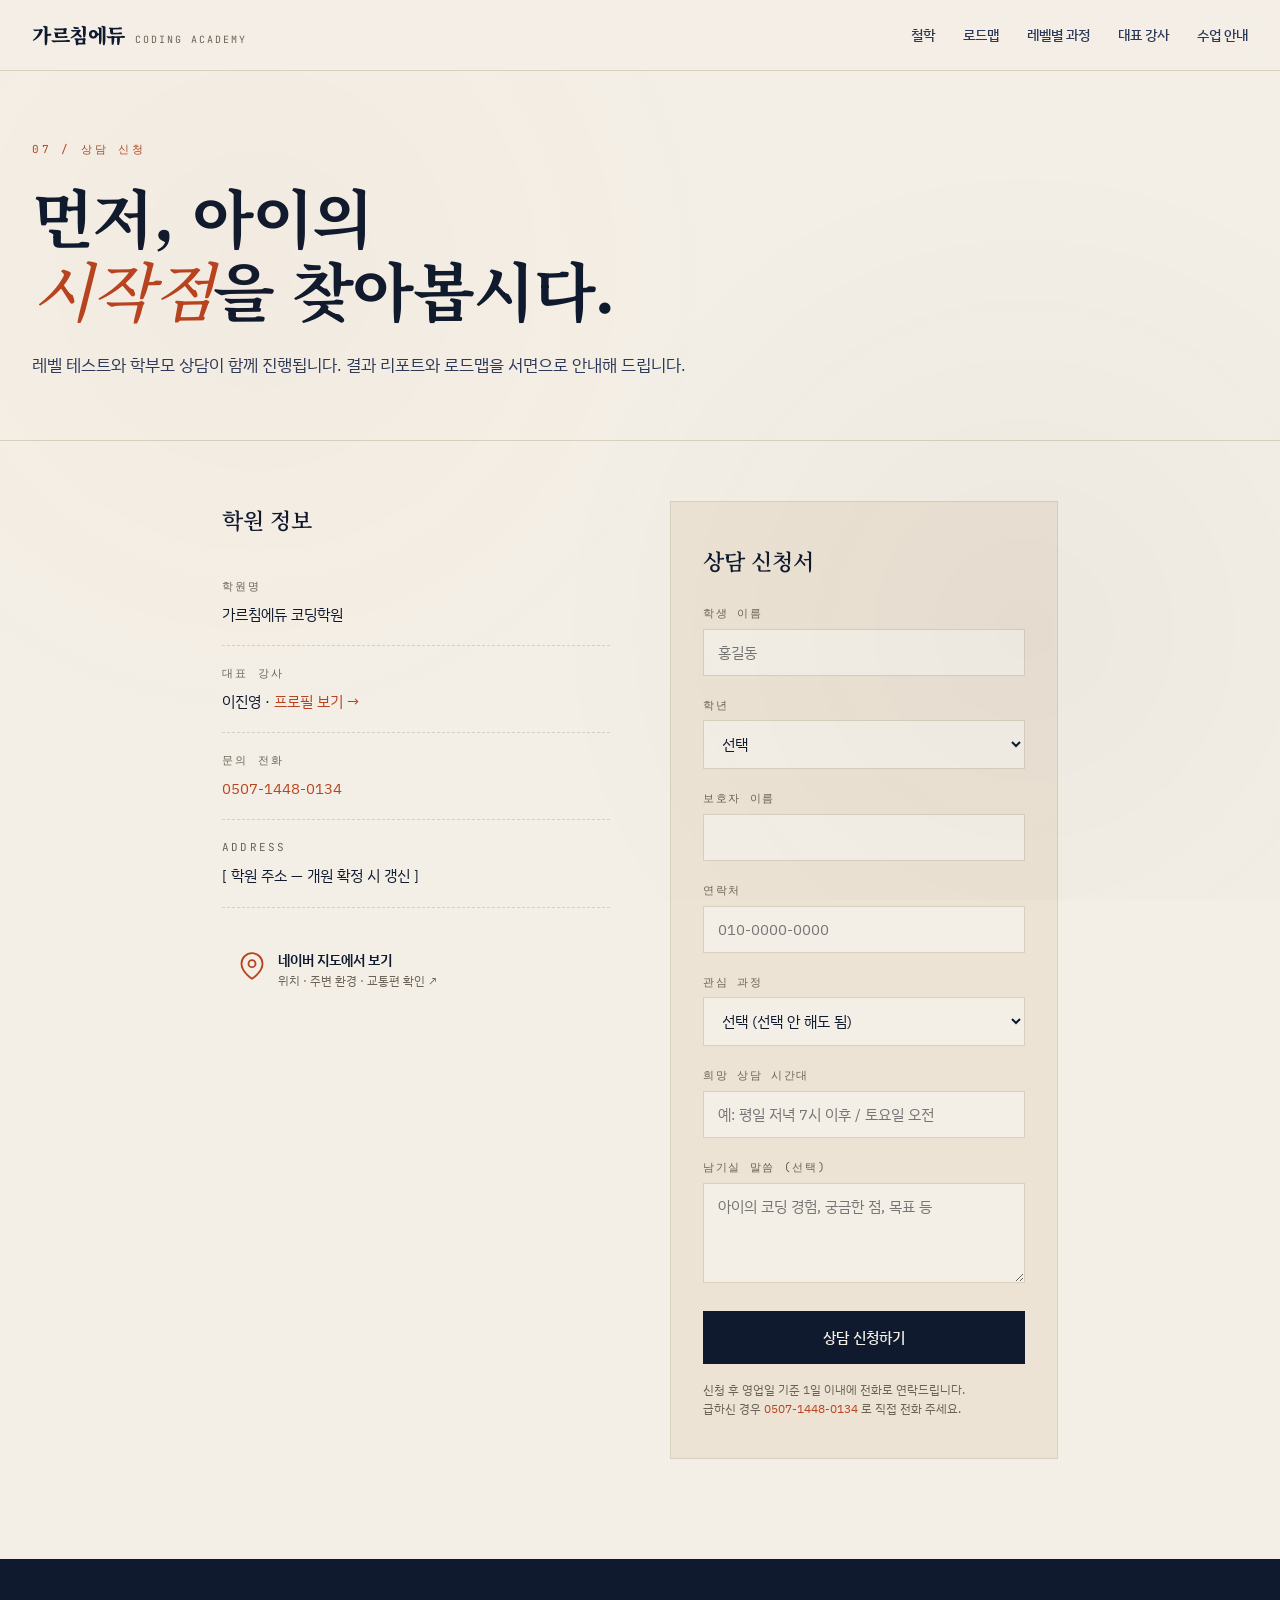
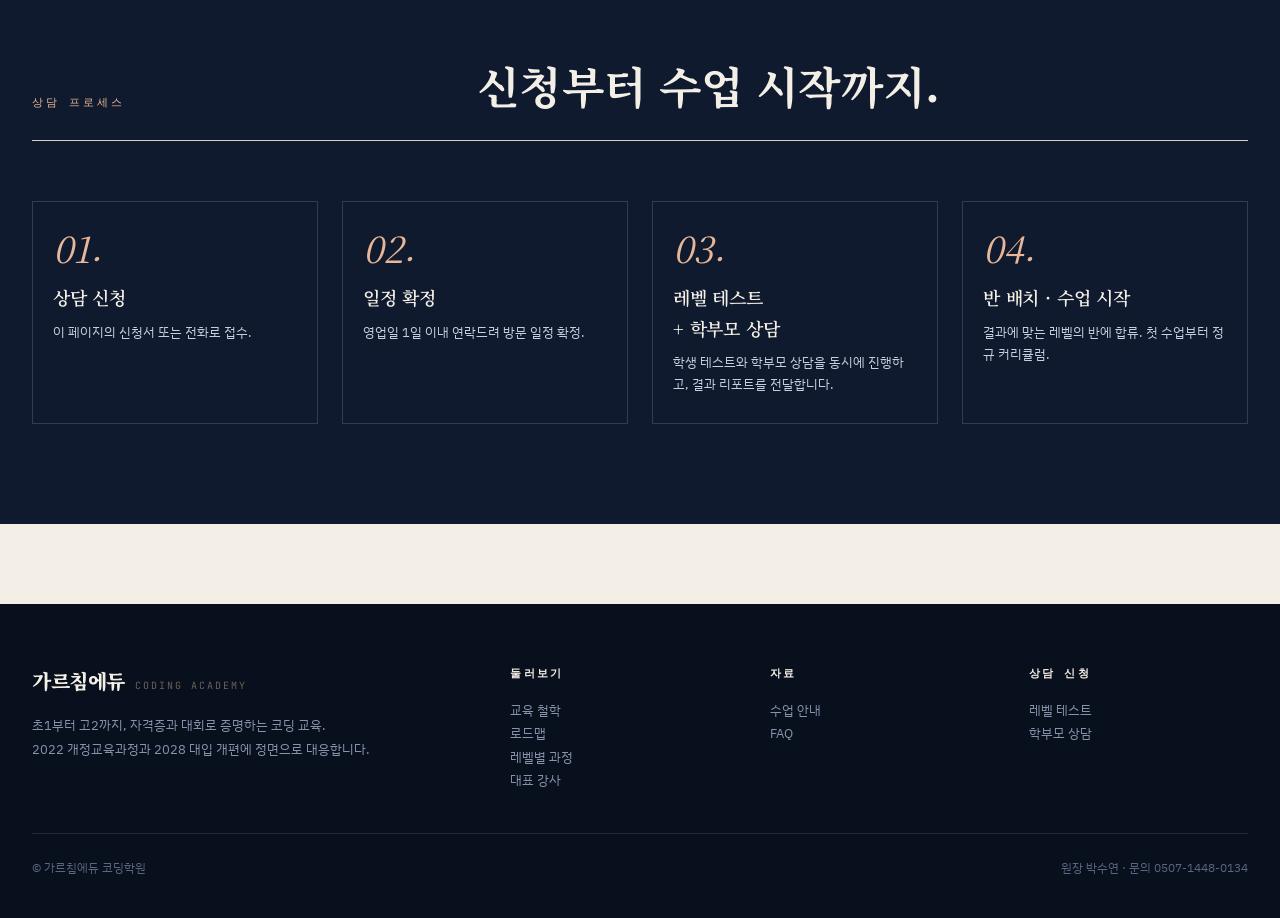
==== contact.html @ 96fe8c9b "first commit" ====
<!DOCTYPE html>
<html lang="ko">
<head>
<meta charset="UTF-8">
<meta name="viewport" content="width=device-width, initial-scale=1.0">
<title>상담 신청 — 가르침에듀 코딩학원</title>
<meta name="description" content="레벨 테스트와 학부모 상담 신청.">
<link rel="preconnect" href="https://fonts.googleapis.com">
<link rel="preconnect" href="https://fonts.gstatic.com" crossorigin>
<link href="https://fonts.googleapis.com/css2?family=Noto+Serif+KR:wght@400;500;600;700;900&family=IBM+Plex+Sans+KR:wght@300;400;500;600;700&family=JetBrains+Mono:wght@400;500;700&display=swap" rel="stylesheet">
<link rel="stylesheet" href="assets/style.css">
</head>
<body>

<div data-header></div>

<main>

<section class="page-header">
  <div class="page-eyebrow rise rise-1">07 / 상담 신청</div>
  <h1 class="page-title rise rise-2">
    먼저, 아이의<br>
    <em>시작점</em>을 찾아봅시다.
  </h1>
  <p class="page-lead rise rise-3">
    레벨 테스트와 학부모 상담이 함께 진행됩니다.
    결과 리포트와 로드맵을 서면으로 안내해 드립니다. 
  </p>
</section>

<div class="contact-wrap">
  <div class="contact-grid">
    <div class="info-box">
      <h3>학원 정보</h3>
      <div class="info-item"><div class="info-k">학원명</div><div class="info-v">가르침에듀 코딩학원</div></div>
      <div class="info-item"><div class="info-k">대표 강사</div><div class="info-v">이진영 · <a href="instructor.html">프로필 보기 →</a></div></div>
      <div class="info-item"><div class="info-k">문의 전화</div><div class="info-v"><a href="tel:050714480134">0507-1448-0134</a></div></div>
      <div class="info-item"><div class="info-k">Address</div><div class="info-v">[ 학원 주소 — 개원 확정 시 갱신 ]</div></div>

      <!-- 학원 위치 지도 카드 -->
      <a href="https://naver.me/xXnPwKSy" target="_blank" rel="noopener" class="map-card-mini" style="display: block; margin-top: 24px; padding: 16px; background: var(--bg-alt); border-radius: 8px; text-decoration: none; color: inherit; border: 1px solid var(--border);">
        <div style="display: flex; align-items: center; gap: 12px;">
          <div style="color: var(--accent);">
            <svg width="28" height="28" viewBox="0 0 24 24" fill="none" stroke="currentColor" stroke-width="1.6" stroke-linecap="round" stroke-linejoin="round">
              <path d="M21 10c0 7-9 13-9 13s-9-6-9-13a9 9 0 0 1 18 0z"/>
              <circle cx="12" cy="10" r="3"/>
            </svg>
          </div>
          <div>
            <div style="font-weight: 600; font-size: 14px;">네이버 지도에서 보기</div>
            <div style="font-size: 12px; color: var(--muted);">위치 · 주변 환경 · 교통편 확인 ↗</div>
          </div>
        </div>
      </a>
    </div>

    <div class="form-box">
      <h3>상담 신청서</h3>
      <form onsubmit="handleSubmit(event)">
        <div class="form-field"><label>학생 이름</label><input type="text" name="student" required placeholder="홍길동"></div>
        <div class="form-field">
          <label>학년</label>
          <select name="grade" required>
            <option value="">선택</option>
            <option>초등 1학년</option><option>초등 2학년</option><option>초등 3학년</option>
            <option>초등 4학년</option><option>초등 5학년</option><option>초등 6학년</option>
            <option>중학 1학년</option><option>중학 2학년</option><option>중학 3학년</option>
            <option>고등 1학년</option><option>고등 2학년</option>
          </select>
        </div>
        <div class="form-field"><label>보호자 이름</label><input type="text" name="parent" required></div>
        <div class="form-field"><label>연락처</label><input type="tel" name="phone" required placeholder="010-0000-0000"></div>
        <div class="form-field">
          <label>관심 과정</label>
          <select name="interest">
            <option value="">선택 (선택 안 해도 됨)</option>
            <option>L1 CT 입문 (초1~초3)</option>
            <option>L2 창작 (초3~초5)</option>
            <option>L3 전환 (초5~중1)</option>
            <option>L4 교과·응용 (중1~중3)</option>
            <option>L5 입시 심화 (중3~고2)</option>
            <option>어느 레벨인지 모르겠음</option>
          </select>
        </div>
        <div class="form-field"><label>희망 상담 시간대</label><input type="text" name="time" placeholder="예: 평일 저녁 7시 이후 / 토요일 오전"></div>
        <div class="form-field"><label>남기실 말씀 (선택)</label><textarea name="note" placeholder="아이의 코딩 경험, 궁금한 점, 목표 등"></textarea></div>
        <button type="submit" class="submit-btn">상담 신청하기</button>
      </form>
      <p style="font-size: 12px; color: var(--muted); margin-top: 16px; line-height: 1.6;">
        신청 후 영업일 기준 1일 이내에 전화로 연락드립니다.<br>
        급하신 경우 <a href="tel:050714480134" style="color: var(--accent);">0507-1448-0134</a> 로 직접 전화 주세요.
      </p>
    </div>
  </div>
</div>

<!--
  학원 위치 섹션 (임시 숨김 - 상단 info-box로 이동)
  필요 시 주석 해제하여 다시 사용 가능
-->
<!--
<section class="map-wrap">
  <div class="section-inner">
    <div class="section-head">
      <div><div class="section-num">오시는 길</div></div>
      <div>
        <h2 class="section-title">학원 위치.</h2>
        <p class="section-desc" style="margin-top: 24px;">
          아래 지도 카드를 누르시면 네이버 지도가 새 창으로 열립니다.
          모바일에서는 네이버 지도 앱으로 바로 연결됩니다.
        </p>
      </div>
    </div>

    <a href="https://naver.me/xXnPwKSy" target="_blank" rel="noopener" class="map-card">
      <div class="map-card-left">
        <div class="map-pin">
          <svg width="44" height="44" viewBox="0 0 24 24" fill="none" stroke="currentColor" stroke-width="1.6" stroke-linecap="round" stroke-linejoin="round">
            <path d="M21 10c0 7-9 13-9 13s-9-6-9-13a9 9 0 0 1 18 0z"/>
            <circle cx="12" cy="10" r="3"/>
          </svg>
        </div>
        <div class="map-grid-bg"></div>
      </div>
      <div class="map-card-right">
        <div class="map-card-kicker">네이버 플레이스</div>
        <div class="map-card-title">가르침에듀 코딩학원</div>
        <p class="map-card-desc">
          네이버 지도에서 위치, 주변 환경, 교통편까지 확인하실 수 있습니다.
          모바일에서는 네이버 지도 앱으로 바로 연결됩니다.
        </p>
        <div class="map-card-cta">
          네이버 지도에서 보기 <span class="arrow">↗</span>
        </div>
      </div>
    </a>
  </div>
</section>
-->

<section class="process">
  <div class="section-inner">
    <div class="section-head">
      <div><div class="section-num" style="color: var(--accent-soft);">상담 프로세스</div></div>
      <div><h2 class="section-title" style="color: var(--paper);">신청부터 수업 시작까지.</h2></div>
    </div>

    <div class="process-grid">
      <div class="process-step"><div class="process-num">01.</div><h4>상담 신청</h4><p>이 페이지의 신청서 또는 전화로 접수.</p></div>
      <div class="process-step"><div class="process-num">02.</div><h4>일정 확정</h4><p>영업일 1일 이내 연락드려 방문 일정 확정.</p></div>
      <div class="process-step"><div class="process-num">03.</div><h4>레벨 테스트<br>+ 학부모 상담</h4><p>학생 테스트와 학부모 상담을 동시에 진행하고, 결과 리포트를 전달합니다.</p></div>
      <div class="process-step"><div class="process-num">04.</div><h4>반 배치 · 수업 시작</h4><p>결과에 맞는 레벨의 반에 합류. 첫 수업부터 정규 커리큘럼.</p></div>
    </div>
  </div>
</section>

<script>
function handleSubmit(e) {
  e.preventDefault();
  /*
    ==============================================================================
    실제 작동시키려면 이 함수를 아래 둘 중 하나로 교체하세요:

    1) Formspree 연동:
       <form> 태그를 다음으로 교체:
         <form action="https://formspree.io/f/YOUR_FORM_ID" method="POST">
       그리고 이 handleSubmit 함수는 통째로 삭제.
       (자세한 방법은 README.md 참고)

    2) 외부 링크로 이동 (구글 폼 등):
       window.location.href = 'https://docs.google.com/forms/...';
    ==============================================================================
  */
  alert('상담 신청이 접수되었습니다.\n\n아직 폼 연동이 설정되지 않은 데모 상태입니다.\n실제 운영 시에는 문의 전화(0507-1448-0134)로 연락 주세요.');
}
</script>

</main>

<div data-footer></div>

<script src="assets/script.js"></script>
</body>
</html>
---- assets/style.css ----
/* ================================================================
   가르침에듀 코딩학원 — 통합 스타일시트
   ================================================================ */

:root {
  --ink: #0F1A2E;
  --ink-soft: #2B3958;
  --paper: #F4EFE6;
  --paper-deep: #ECE3D4;
  --paper-line: #D9CFBE;
  --accent: #B8441F;
  --accent-soft: #E8B799;
  --moss: #5B6B3A;
  --gold: #B38930;
  --muted: #6B6255;

  --serif: 'Noto Serif KR', 'Times New Roman', serif;
  --sans: 'IBM Plex Sans KR', 'Malgun Gothic', sans-serif;
  --mono: 'JetBrains Mono', 'Consolas', monospace;

  --maxw: 1280px;
}

* {
  box-sizing: border-box;
  margin: 0;
  padding: 0;
}

html {
  scroll-behavior: smooth;
}

body {
  font-family: var(--sans);
  background: var(--paper);
  color: var(--ink);
  line-height: 1.7;
  font-weight: 400;
  font-size: 16px;
  overflow-x: hidden;
  min-height: 100vh;
  display: flex;
  flex-direction: column;
}

main {
  flex: 1;
}

a {
  color: inherit;
  text-decoration: none;
}

button {
  font-family: inherit;
  cursor: pointer;
  border: none;
  background: none;
}

img {
  max-width: 100%;
  height: auto;
  display: block;
}

/* Reserve space for header injected by JS - prevents layout shift */
[data-header] {
  display: block;
  height: 69px;
}

[data-footer] {
  display: block;
  min-height: 200px;
}

body::before {
  content: '';
  position: fixed;
  inset: 0;
  background-image:
    radial-gradient(circle at 20% 30%, rgba(180, 70, 35, 0.025) 0%, transparent 40%),
    radial-gradient(circle at 80% 70%, rgba(15, 26, 46, 0.03) 0%, transparent 40%);
  pointer-events: none;
  z-index: 1;
}

/* ================ Topbar ================ */
.topbar {
  position: fixed;
  top: 0;
  left: 0;
  right: 0;
  z-index: 100;
  background: rgba(244, 239, 230, 0.94);
  backdrop-filter: blur(12px);
  border-bottom: 1px solid var(--paper-line);
}

.topbar-inner {
  max-width: var(--maxw);
  margin: 0 auto;
  padding: 18px 32px;
  display: flex;
  align-items: center;
  justify-content: space-between;
}

.brand {
  display: flex;
  align-items: baseline;
  gap: 10px;
}

.brand-mark {
  font-family: var(--serif);
  font-weight: 900;
  font-size: 20px;
  letter-spacing: -0.02em;
}

.brand-sub {
  font-family: var(--mono);
  font-size: 10px;
  letter-spacing: 0.2em;
  color: var(--muted);
  text-transform: uppercase;
}

.nav {
  display: flex;
  gap: 28px;
  align-items: center;
}

.nav a {
  font-size: 14px;
  font-weight: 500;
  color: var(--ink-soft);
  transition: color 0.2s;
  position: relative;
}

.nav a:hover {
  color: var(--accent);
}

.nav a.active {
  color: var(--accent);
}

.nav a.active::after {
  content: '';
  position: absolute;
  left: 0;
  right: 0;
  bottom: -6px;
  height: 2px;
  background: var(--accent);
}

.nav-cta {
  padding: 10px 20px;
  background: var(--ink);
  color: var(--paper) !important;
  font-weight: 500;
}

.nav-cta:hover {
  background: var(--accent);
}

.nav-cta.active::after {
  display: none;
}

.mobile-toggle {
  display: none;
  font-size: 22px;
}

@media (max-width: 900px) {
  .nav {
    display: none;
    position: absolute;
    top: 100%;
    left: 0;
    right: 0;
    flex-direction: column;
    background: var(--paper);
    border-bottom: 1px solid var(--paper-line);
    padding: 20px 32px;
    gap: 16px;
    align-items: flex-start;
  }

  .nav.open {
    display: flex;
  }

  .mobile-toggle {
    display: block;
  }
}

/* ================ Page Header ================ */
.page-header {
  padding: 140px 32px 60px;
  max-width: var(--maxw);
  margin: 0 auto;
  border-bottom: 1px solid var(--paper-line);
}

.page-eyebrow {
  font-family: var(--mono);
  font-size: 11px;
  letter-spacing: 0.25em;
  color: var(--accent);
  text-transform: uppercase;
  margin-bottom: 20px;
}

.page-title {
  font-family: var(--serif);
  font-size: clamp(36px, 5vw, 64px);
  line-height: 1.15;
  font-weight: 700;
  letter-spacing: -0.025em;
  margin-bottom: 24px;
}

.page-title em {
  font-style: italic;
  font-weight: 500;
  color: var(--accent);
}

.page-lead {
  font-size: 17px;
  max-width: 720px;
  color: var(--ink-soft);
  line-height: 1.8;
}

/* ================ Section Base ================ */
section {
  padding: 80px 32px;
  position: relative;
}

.section-inner {
  max-width: var(--maxw);
  margin: 0 auto;
}

.section-head {
  display: grid;
  grid-template-columns: 1fr 2fr;
  gap: 60px;
  align-items: end;
  margin-bottom: 60px;
  padding-bottom: 28px;
  border-bottom: 1px solid var(--paper-line);
}

.section-num {
  font-family: var(--mono);
  font-size: 11px;
  letter-spacing: 0.25em;
  color: var(--accent);
}

.section-title {
  font-family: var(--serif);
  font-size: clamp(28px, 3.5vw, 44px);
  line-height: 1.2;
  font-weight: 700;
  letter-spacing: -0.02em;
}

.section-desc {
  font-size: 16px;
  line-height: 1.8;
  color: var(--ink-soft);
  max-width: 780px;
}

@media (max-width: 820px) {
  .section-head {
    grid-template-columns: 1fr;
    gap: 16px;
    margin-bottom: 40px;
  }

  section {
    padding: 60px 24px;
  }

  .page-header {
    padding: 120px 24px 50px;
  }
}

/* ================ Buttons ================ */
.btn {
  display: inline-flex;
  align-items: center;
  gap: 10px;
  padding: 16px 28px;
  font-size: 15px;
  font-weight: 500;
  transition: all 0.25s;
}

.btn-primary {
  background: var(--ink);
  color: var(--paper);
}

.btn-primary:hover {
  background: var(--accent);
  transform: translate(-2px, -2px);
  box-shadow: 4px 4px 0 var(--ink);
}

.btn-ghost {
  color: var(--ink);
  border: 1px solid var(--ink);
}

.btn-ghost:hover {
  background: var(--ink);
  color: var(--paper);
}

.btn .arrow {
  font-family: var(--mono);
}

/* ================ Footer ================ */
.footer {
  background: #080F1D;
  color: #8893AB;
  padding: 60px 32px 40px;
  font-size: 13px;
  margin-top: 80px;
}

.footer-inner {
  max-width: var(--maxw);
  margin: 0 auto;
  display: grid;
  grid-template-columns: 2fr 1fr 1fr 1fr;
  gap: 40px;
}

.footer h4 {
  font-family: var(--mono);
  font-size: 11px;
  letter-spacing: 0.2em;
  color: var(--paper);
  text-transform: uppercase;
  margin-bottom: 16px;
}

.footer p,
.footer li {
  line-height: 1.8;
}

.footer ul {
  list-style: none;
}

.footer .brand-mark {
  color: var(--paper);
}

.footer a {
  color: #8893AB;
}

.footer a:hover {
  color: var(--paper);
}

.footer-bottom {
  max-width: var(--maxw);
  margin: 40px auto 0;
  padding-top: 24px;
  border-top: 1px solid rgba(255, 255, 255, 0.1);
  font-size: 12px;
  color: #5C6680;
  display: flex;
  justify-content: space-between;
  flex-wrap: wrap;
  gap: 12px;
}

@media (max-width: 820px) {
  .footer-inner {
    grid-template-columns: 1fr 1fr;
  }
}

/* ================ Utilities ================ */
.ornament {
  font-family: var(--serif);
  font-style: italic;
  color: var(--paper-line);
  font-size: 32px;
  text-align: center;
  margin: 24px 0;
  user-select: none;
}

.cert-chip,
.award-chip {
  display: inline-block;
  font-family: var(--mono);
  font-size: 11px;
  padding: 3px 8px;
  background: var(--paper-deep);
  margin: 2px 4px 2px 0;
  font-weight: 500;
}

.cert-chip {
  border: 1px solid var(--gold);
  color: var(--gold);
}

.award-chip {
  border: 1px solid var(--moss);
  color: var(--moss);
}

@keyframes riseIn {
  from {
    opacity: 0;
    transform: translateY(24px);
  }

  to {
    opacity: 1;
    transform: translateY(0);
  }
}

.rise {
  animation: riseIn 0.7s ease-out both;
}

.rise-1 {
  animation-delay: 0.1s;
}

.rise-2 {
  animation-delay: 0.25s;
}

.rise-3 {
  animation-delay: 0.4s;
}

.rise-4 {
  animation-delay: 0.55s;
}

.reveal {
  opacity: 0;
  transform: translateY(28px);
  transition: opacity 0.7s, transform 0.7s;
}

.reveal.in {
  opacity: 1;
  transform: translateY(0);
}

/* ================================================================
   Page: index (home) Hero + teaser
   ================================================================ */
.hero {
  padding: 160px 32px 100px;
  max-width: var(--maxw);
  margin: 0 auto;
}

.hero-tag {
  display: inline-block;
  font-family: var(--mono);
  font-size: 11px;
  letter-spacing: 0.25em;
  color: var(--accent);
  text-transform: uppercase;
  padding: 6px 12px;
  border: 1px solid var(--accent);
  margin-bottom: 32px;
}

.hero-title {
  font-family: var(--serif);
  font-size: clamp(40px, 6.5vw, 88px);
  line-height: 1.08;
  font-weight: 700;
  letter-spacing: -0.025em;
  margin-bottom: 36px;
}

.hero-title em {
  font-style: italic;
  font-weight: 500;
  color: var(--accent);
}

.hero-title .stroke {
  -webkit-text-stroke: 1.5px var(--ink);
  color: transparent;
}

.hero-sub {
  font-size: 18px;
  max-width: 700px;
  color: var(--ink-soft);
  margin-bottom: 48px;
  line-height: 1.8;
}

.hero-sub em {
  font-family: var(--serif);
  color: var(--accent);
  font-style: italic;
}

.hero-actions {
  display: flex;
  gap: 16px;
  flex-wrap: wrap;
}

.hero-meta {
  display: grid;
  grid-template-columns: repeat(4, 1fr);
  gap: 1px;
  margin-top: 96px;
  background: var(--paper-line);
  border-top: 1px solid var(--paper-line);
  border-bottom: 1px solid var(--paper-line);
}

.hero-meta div {
  background: var(--paper);
  padding: 24px 20px;
}

.hero-meta .k {
  font-family: var(--mono);
  font-size: 10px;
  letter-spacing: 0.2em;
  color: var(--muted);
  text-transform: uppercase;
  margin-bottom: 8px;
}

.hero-meta .v {
  font-family: var(--serif);
  font-size: 22px;
  font-weight: 600;
  letter-spacing: -0.01em;
}

@media (max-width: 820px) {
  .hero-meta {
    grid-template-columns: repeat(2, 1fr);
  }

  .hero {
    padding: 130px 24px 60px;
  }
}

.highlights-grid {
  display: grid;
  grid-template-columns: repeat(3, 1fr);
  gap: 40px;
  margin-top: 40px;
}

.hi-card {
  padding: 36px 28px;
  background: var(--paper-deep);
  border: 1px solid var(--paper-line);
  transition: transform 0.3s, box-shadow 0.3s;
}

.hi-card:hover {
  transform: translateY(-4px);
  box-shadow: 8px 8px 0 var(--ink);
}

.hi-num {
  font-family: var(--serif);
  font-style: italic;
  font-size: 48px;
  color: var(--accent);
  line-height: 1;
  margin-bottom: 20px;
}

.hi-card h3 {
  font-family: var(--serif);
  font-size: 20px;
  font-weight: 600;
  margin-bottom: 12px;
  letter-spacing: -0.01em;
}

.hi-card p {
  color: var(--ink-soft);
  font-size: 14px;
  line-height: 1.75;
  margin-bottom: 16px;
}

.hi-link {
  font-family: var(--mono);
  font-size: 11px;
  letter-spacing: 0.15em;
  color: var(--accent);
  text-transform: uppercase;
}

@media (max-width: 900px) {
  .highlights-grid {
    grid-template-columns: 1fr;
    gap: 24px;
  }
}

/* Instructor teaser on home */
.teaser-instructor {
  padding: 100px 32px;
  background: var(--paper-deep);
}

.teaser-instructor-inner {
  max-width: var(--maxw);
  margin: 0 auto;
  display: grid;
  grid-template-columns: 1fr 1.2fr;
  gap: 60px;
  align-items: center;
}

.teaser-photo {
  aspect-ratio: 4/5;
  max-width: 420px;
  margin: 0 auto;
  background: var(--paper) url('images/instructor-profile.jpg') center/cover no-repeat;
  border: 1px solid var(--paper-line);
  position: relative;
}

.teaser-photo::before {
  content: '';
  position: absolute;
  inset: 12px;
  border: 1px dashed rgba(184, 68, 31, 0.3);
  pointer-events: none;
}

.teaser-photo .badge {
  position: absolute;
  bottom: -16px;
  right: -16px;
  background: var(--accent);
  color: var(--paper);
  padding: 12px 18px;
  font-family: var(--mono);
  font-size: 10px;
  letter-spacing: 0.2em;
  text-transform: uppercase;
}

.teaser-photo .badge strong {
  display: block;
  font-family: var(--serif);
  font-size: 15px;
  font-weight: 600;
  margin-top: 3px;
  letter-spacing: 0;
  text-transform: none;
}

.teaser-instructor h2 {
  font-family: var(--serif);
  font-size: clamp(32px, 4.5vw, 52px);
  line-height: 1.15;
  font-weight: 700;
  letter-spacing: -0.025em;
  margin-bottom: 24px;
}

.teaser-instructor h2 em {
  font-style: italic;
  color: var(--accent);
}

.teaser-instructor p {
  color: var(--ink-soft);
  font-size: 16px;
  line-height: 1.85;
  margin-bottom: 28px;
  max-width: 560px;
}

.teaser-metrics {
  display: flex;
  gap: 16px;
  margin-bottom: 32px;
  flex-wrap: wrap;
}

.teaser-metric {
  padding: 10px 16px;
  background: var(--paper);
  border: 1px solid var(--paper-line);
  font-size: 13px;
}

.teaser-metric .k {
  font-family: var(--mono);
  font-size: 10px;
  color: var(--muted);
  letter-spacing: 0.15em;
  text-transform: uppercase;
  margin-bottom: 2px;
}

.teaser-metric .v {
  font-family: var(--serif);
  font-weight: 700;
  font-size: 18px;
}

.teaser-metric .v span {
  font-size: 13px;
  margin-left: 2px;
}

@media (max-width: 820px) {
  .teaser-instructor-inner {
    grid-template-columns: 1fr;
    gap: 32px;
  }
}

/* Roadmap preview (home) */
.teaser-roadmap {
  background: var(--ink);
  color: var(--paper);
  padding: 100px 32px;
}

.teaser-roadmap .section-title {
  color: var(--paper);
}

.teaser-roadmap .section-desc {
  color: #B8C0D0;
}

.teaser-roadmap .section-num {
  color: var(--accent-soft);
}

.teaser-roadmap .section-head {
  border-bottom-color: rgba(255, 255, 255, 0.15);
}

.roadmap-preview {
  display: grid;
  grid-template-columns: repeat(5, 1fr);
  gap: 1px;
  background: rgba(255, 255, 255, 0.15);
  border: 1px solid rgba(255, 255, 255, 0.15);
  margin-bottom: 40px;
}

.rp-cell {
  background: var(--ink);
  padding: 28px 20px;
  min-height: 180px;
  display: flex;
  flex-direction: column;
}

.rp-lv {
  font-family: var(--serif);
  font-size: 36px;
  font-weight: 900;
  color: var(--accent-soft);
  line-height: 1;
  margin-bottom: 12px;
}

.rp-name {
  font-family: var(--serif);
  font-size: 18px;
  font-weight: 600;
  margin-bottom: 6px;
}

.rp-grade {
  font-size: 12px;
  color: #8893AB;
  margin-bottom: 16px;
  font-family: var(--mono);
  letter-spacing: 0.1em;
}

.rp-cert {
  font-size: 12px;
  color: var(--paper);
  margin-top: auto;
  line-height: 1.5;
}

.rp-cert strong {
  color: var(--accent-soft);
}

@media (max-width: 900px) {
  .roadmap-preview {
    grid-template-columns: repeat(2, 1fr);
  }
}

/* CTA big */
.cta-big {
  background: var(--ink);
  color: var(--paper);
  text-align: center;
  padding: 140px 32px;
}

.cta-big .inner {
  max-width: 780px;
  margin: 0 auto;
}

.cta-big .eyebrow {
  font-family: var(--mono);
  font-size: 11px;
  letter-spacing: 0.3em;
  color: var(--accent-soft);
  text-transform: uppercase;
  margin-bottom: 24px;
}

.cta-big h2 {
  font-family: var(--serif);
  font-size: clamp(36px, 5vw, 64px);
  line-height: 1.15;
  font-weight: 700;
  letter-spacing: -0.025em;
  margin-bottom: 28px;
}

.cta-big h2 em {
  font-style: italic;
  color: var(--accent-soft);
  font-weight: 500;
}

.cta-big p {
  color: #C8D0DF;
  font-size: 17px;
  line-height: 1.8;
  margin-bottom: 48px;
}

.cta-big .btn {
  background: var(--accent);
  color: var(--paper);
}

.cta-big .btn:hover {
  transform: translate(-2px, -2px);
  box-shadow: 5px 5px 0 var(--accent-soft);
}

.cta-mini {
  background: var(--paper-deep);
  text-align: center;
  padding: 100px 32px;
}

.cta-mini .inner {
  max-width: 720px;
  margin: 0 auto;
}

.cta-mini h2 {
  font-family: var(--serif);
  font-size: clamp(28px, 4vw, 44px);
  line-height: 1.2;
  font-weight: 700;
  margin-bottom: 24px;
  letter-spacing: -0.02em;
}

.cta-mini p {
  color: var(--ink-soft);
  font-size: 16px;
  line-height: 1.8;
  margin-bottom: 32px;
}

.cta-dark {
  background: var(--ink);
  color: var(--paper);
  text-align: center;
  padding: 120px 32px;
}

.cta-dark .inner {
  max-width: 720px;
  margin: 0 auto;
}

.cta-dark h2 {
  font-family: var(--serif);
  font-size: clamp(32px, 4.5vw, 52px);
  line-height: 1.2;
  font-weight: 700;
  margin-bottom: 28px;
  letter-spacing: -0.025em;
}

.cta-dark p {
  color: #C8D0DF;
  font-size: 17px;
  line-height: 1.8;
  margin-bottom: 40px;
}

/* ================================================================
   Page: about
   ================================================================ */
.about-principle {
  padding: 48px 0;
  border-bottom: 1px solid var(--paper-line);
  display: grid;
  grid-template-columns: 100px 1fr;
  gap: 40px;
}

.about-principle:last-of-type {
  border-bottom: none;
}

.about-principle-num {
  font-family: var(--serif);
  font-style: italic;
  font-size: 72px;
  color: var(--accent);
  line-height: 1;
}

.about-principle h3 {
  font-family: var(--serif);
  font-size: 28px;
  font-weight: 700;
  margin-bottom: 16px;
  letter-spacing: -0.02em;
}

.about-principle p {
  font-size: 16px;
  line-height: 1.85;
  color: var(--ink-soft);
  max-width: 680px;
}

.change-grid {
  display: grid;
  grid-template-columns: 1fr 1fr;
  gap: 40px;
}

.change-box {
  background: var(--paper);
  padding: 36px 32px;
  border: 1px solid var(--paper-line);
}

.change-box .k {
  font-family: var(--mono);
  font-size: 11px;
  letter-spacing: 0.2em;
  color: var(--accent);
  text-transform: uppercase;
  margin-bottom: 16px;
}

.change-box h3 {
  font-family: var(--serif);
  font-size: 22px;
  font-weight: 600;
  margin-bottom: 16px;
  letter-spacing: -0.01em;
}

.change-box ul {
  list-style: none;
  font-size: 15px;
  line-height: 2;
  color: var(--ink-soft);
}

@media (max-width: 820px) {
  .change-grid {
    grid-template-columns: 1fr;
    gap: 24px;
  }
}

/* ================================================================
   Page: roadmap
   ================================================================ */
.roadmap-table {
  border: 2px solid var(--ink);
  background: var(--paper);
  margin-bottom: 60px;
}

.roadmap-row {
  display: grid;
  grid-template-columns: 80px 1.2fr 1fr 1.3fr 1.3fr;
  border-bottom: 1px solid var(--paper-line);
  transition: background 0.2s;
}

.roadmap-row:last-child {
  border-bottom: none;
}

.roadmap-row:hover {
  background: var(--paper-deep);
}

.roadmap-head {
  background: var(--ink);
  color: var(--paper);
  font-family: var(--mono);
  font-size: 11px;
  letter-spacing: 0.2em;
  text-transform: uppercase;
}

.roadmap-head:hover {
  background: var(--ink);
}

.roadmap-cell {
  padding: 24px 20px;
  border-right: 1px solid var(--paper-line);
  display: flex;
  flex-direction: column;
  justify-content: center;
}

.roadmap-head .roadmap-cell {
  border-right-color: rgba(255, 255, 255, 0.15);
}

.roadmap-cell:last-child {
  border-right: none;
}

.level-badge {
  font-family: var(--serif);
  font-weight: 700;
  font-size: 28px;
  color: var(--accent);
  letter-spacing: -0.02em;
}

.cell-main {
  font-family: var(--serif);
  font-size: 18px;
  font-weight: 600;
  margin-bottom: 4px;
  letter-spacing: -0.01em;
}

.cell-sub {
  font-size: 13px;
  color: var(--muted);
}

@media (max-width: 900px) {
  .roadmap-row {
    grid-template-columns: 60px 1fr 1fr;
  }

  .roadmap-row> :nth-child(4),
  .roadmap-row> :nth-child(5) {
    grid-column: 2 / 4;
    border-top: 1px dashed var(--paper-line);
  }

  .roadmap-head> :nth-child(4),
  .roadmap-head> :nth-child(5) {
    display: none;
  }
}

.flow-diagram {
  display: grid;
  grid-template-columns: repeat(5, 1fr);
  gap: 20px;
  margin: 60px 0;
}

.flow-step {
  text-align: center;
  padding: 24px 16px;
  background: var(--paper-deep);
  border: 1px solid var(--paper-line);
}

.flow-step-num {
  font-family: var(--serif);
  font-size: 40px;
  font-weight: 900;
  color: var(--accent);
  line-height: 1;
  margin-bottom: 12px;
}

.flow-step-name {
  font-family: var(--serif);
  font-size: 18px;
  font-weight: 600;
  margin-bottom: 6px;
}

.flow-step-grade {
  font-size: 12px;
  color: var(--muted);
  font-family: var(--mono);
  letter-spacing: 0.1em;
}

@media (max-width: 820px) {
  .flow-diagram {
    grid-template-columns: repeat(2, 1fr);
  }
}

/* ================================================================
   Page: levels
   ================================================================ */
.lvl-intro {
  background: var(--ink);
  color: var(--paper);
  padding: 60px 32px;
}

.lvl-intro-inner {
  max-width: var(--maxw);
  margin: 0 auto;
  display: grid;
  grid-template-columns: 180px 1fr 1fr;
  gap: 48px;
  align-items: start;
}

.lvl-badge .lv-num {
  font-family: var(--serif);
  font-size: 88px;
  font-weight: 900;
  line-height: 1;
  color: var(--accent-soft);
  letter-spacing: -0.04em;
}

.lvl-badge .lv-grade {
  font-family: var(--mono);
  font-size: 11px;
  letter-spacing: 0.2em;
  color: #8893AB;
  margin-top: 8px;
  text-transform: uppercase;
}

.lvl-title h3 {
  font-family: var(--serif);
  font-size: 36px;
  font-weight: 700;
  line-height: 1.15;
  margin-bottom: 10px;
  letter-spacing: -0.02em;
}

.lvl-title .tagline {
  color: var(--accent-soft);
  font-style: italic;
  margin-bottom: 20px;
  font-family: var(--serif);
  font-size: 17px;
}

.lvl-title p {
  color: #C8D0DF;
  font-size: 15px;
  line-height: 1.8;
}

.lvl-specs {
  display: grid;
  grid-template-columns: 1fr;
  gap: 10px;
}

.lvl-spec {
  display: grid;
  grid-template-columns: 90px 1fr;
  gap: 16px;
  padding: 10px 0;
  border-top: 1px dashed rgba(255, 255, 255, 0.18);
  font-size: 13px;
}

.lvl-spec:first-child {
  border-top: none;
  padding-top: 0;
}

.lvl-spec .k {
  font-family: var(--mono);
  font-size: 10px;
  letter-spacing: 0.15em;
  color: #8893AB;
  text-transform: uppercase;
  padding-top: 2px;
}

.lvl-spec .v {
  color: var(--paper);
  line-height: 1.6;
}

.lvl-spec .v strong {
  color: var(--accent-soft);
  font-weight: 600;
}

@media (max-width: 900px) {
  .lvl-intro-inner {
    grid-template-columns: 1fr;
    gap: 20px;
  }
}

.lvl-steps {
  background: var(--paper);
  padding: 80px 32px;
  border-bottom: 3px solid var(--ink);
}

.lvl-steps-inner {
  max-width: var(--maxw);
  margin: 0 auto;
}

.lvl-steps-head {
  margin-bottom: 48px;
  padding-bottom: 20px;
  border-bottom: 1px solid var(--paper-line);
  display: grid;
  grid-template-columns: auto 1fr;
  gap: 32px;
  align-items: baseline;
}

.lvl-steps-head .kicker {
  font-family: var(--mono);
  font-size: 11px;
  letter-spacing: 0.25em;
  color: var(--accent);
  text-transform: uppercase;
}

.lvl-steps-head h4 {
  font-family: var(--serif);
  font-size: 24px;
  font-weight: 600;
  letter-spacing: -0.01em;
}

.step-row {
  display: grid;
  grid-template-columns: 160px 1fr 240px;
  gap: 32px;
  padding: 32px 0;
  border-top: 1px solid var(--paper-line);
  align-items: start;
}

.step-row:last-child {
  border-bottom: 1px solid var(--paper-line);
}

.step-marker .seq {
  font-family: var(--mono);
  font-size: 11px;
  letter-spacing: 0.2em;
  color: var(--muted);
  text-transform: uppercase;
  margin-bottom: 6px;
}

.step-marker .label {
  font-family: var(--serif);
  font-size: 32px;
  font-weight: 700;
  color: var(--accent);
  letter-spacing: -0.02em;
  line-height: 1.1;
  margin-bottom: 4px;
}

.step-marker .sub {
  font-size: 12px;
  color: var(--muted);
  font-family: var(--mono);
  letter-spacing: 0.05em;
}

.step-body h5 {
  font-family: var(--serif);
  font-size: 20px;
  font-weight: 600;
  letter-spacing: -0.01em;
  margin-bottom: 12px;
  line-height: 1.35;
}

.step-body p {
  color: var(--ink-soft);
  font-size: 14.5px;
  line-height: 1.8;
  margin-bottom: 14px;
}

.step-learn {
  list-style: none;
  font-size: 13.5px;
  line-height: 1.8;
  color: var(--ink-soft);
}

.step-learn li {
  padding-left: 18px;
  position: relative;
}

.step-learn li::before {
  content: '→';
  position: absolute;
  left: 0;
  color: var(--accent);
  font-family: var(--mono);
  font-size: 12px;
  top: 1px;
}

.step-out {
  padding: 16px 18px;
  background: var(--paper-deep);
  border-left: 3px solid var(--accent);
}

.step-out .head {
  font-family: var(--mono);
  font-size: 10px;
  letter-spacing: 0.2em;
  color: var(--accent);
  text-transform: uppercase;
  margin-bottom: 6px;
}

.step-out .title {
  font-family: var(--serif);
  font-size: 14.5px;
  font-weight: 600;
  line-height: 1.5;
  color: var(--ink);
  margin-bottom: 8px;
}

.step-out .detail {
  font-size: 12.5px;
  color: var(--ink-soft);
  line-height: 1.6;
}

.step-out.milestone {
  background: var(--ink);
  border-left-color: var(--gold);
}

.step-out.milestone .head {
  color: var(--gold);
}

.step-out.milestone .title {
  color: var(--paper);
}

.step-out.milestone .detail {
  color: #B8C0D0;
}

@media (max-width: 900px) {
  .step-row {
    grid-template-columns: 1fr;
    gap: 12px;
    padding: 24px 0;
  }

  .lvl-steps-head {
    grid-template-columns: 1fr;
    gap: 8px;
  }
}

.lvl-summary {
  background: var(--paper-deep);
  padding: 40px 32px;
  border-bottom: 1px solid var(--paper-line);
}

.lvl-summary-inner {
  max-width: var(--maxw);
  margin: 0 auto;
  display: grid;
  grid-template-columns: repeat(3, 1fr);
  gap: 32px;
}

.lvl-summary-block .h {
  font-family: var(--mono);
  font-size: 11px;
  letter-spacing: 0.2em;
  color: var(--accent);
  text-transform: uppercase;
  margin-bottom: 10px;
}

.lvl-summary-block .b {
  font-family: var(--serif);
  font-size: 15.5px;
  line-height: 1.6;
  color: var(--ink);
  font-weight: 500;
}

@media (max-width: 820px) {
  .lvl-summary-inner {
    grid-template-columns: 1fr;
    gap: 16px;
  }
}

.special {
  background: var(--ink);
  color: var(--paper);
  padding: 100px 32px;
}

.special-inner {
  max-width: var(--maxw);
  margin: 0 auto;
}

.special-intro {
  max-width: 720px;
  margin-bottom: 50px;
}

.special-intro .kicker {
  font-family: var(--mono);
  font-size: 11px;
  letter-spacing: 0.3em;
  color: var(--accent-soft);
  text-transform: uppercase;
  margin-bottom: 20px;
}

.special-intro h2 {
  font-family: var(--serif);
  font-size: clamp(32px, 4vw, 48px);
  line-height: 1.15;
  font-weight: 700;
  letter-spacing: -0.025em;
  margin-bottom: 20px;
}

.special-intro h2 em {
  font-style: italic;
  color: var(--accent-soft);
}

.special-intro p {
  color: #C8D0DF;
  font-size: 16px;
  line-height: 1.85;
}

.special-grid {
  display: grid;
  grid-template-columns: repeat(3, 1fr);
  gap: 1px;
  background: rgba(255, 255, 255, 0.15);
  border: 1px solid rgba(255, 255, 255, 0.15);
}

.special-card {
  background: var(--ink);
  padding: 40px 32px;
  transition: background 0.3s;
}

.special-card:hover {
  background: #1A253C;
}

.special-card .tag {
  font-family: var(--mono);
  font-size: 10px;
  letter-spacing: 0.2em;
  color: var(--accent);
  text-transform: uppercase;
  margin-bottom: 16px;
}

.special-card h4 {
  font-family: var(--serif);
  font-size: 22px;
  font-weight: 700;
  margin-bottom: 8px;
  letter-spacing: -0.01em;
  line-height: 1.3;
}

.special-card .season {
  font-size: 12px;
  color: var(--accent-soft);
  font-family: var(--mono);
  letter-spacing: 0.1em;
  margin-bottom: 16px;
  text-transform: uppercase;
}

.special-card p {
  color: #C8D0DF;
  font-size: 14px;
  line-height: 1.8;
  margin-bottom: 16px;
}

.special-card ul {
  list-style: none;
  font-size: 13px;
  color: #B8C0D0;
  line-height: 1.9;
  border-top: 1px dashed rgba(255, 255, 255, 0.15);
  padding-top: 14px;
}

.special-card ul li::before {
  content: '— ';
  color: #6B7893;
}

.special-card .note {
  margin-top: 14px;
  font-size: 11.5px;
  color: var(--accent-soft);
  font-family: var(--mono);
  letter-spacing: 0.05em;
}

@media (max-width: 900px) {
  .special-grid {
    grid-template-columns: 1fr;
  }
}

/* ================================================================
   Page: instructor
   ================================================================ */
.inst-hero {
  display: grid;
  grid-template-columns: 1fr 1.2fr;
  gap: 80px;
  padding: 140px 32px 80px;
  max-width: var(--maxw);
  margin: 0 auto;
  align-items: center;
}

.inst-photo-wrap {
  position: relative;
  aspect-ratio: 4 / 5;
  max-width: 480px;
  margin: 0 auto;
}

.inst-photo {
  width: 100%;
  height: 100%;
  background: var(--paper-deep) url('images/instructor-profile.jpg') center/cover no-repeat;
  border: 1px solid var(--paper-line);
  position: relative;
}

.inst-photo::before {
  content: '';
  position: absolute;
  inset: 12px;
  border: 1px dashed rgba(184, 68, 31, 0.3);
  pointer-events: none;
}

.photo-badge {
  position: absolute;
  bottom: -20px;
  right: -20px;
  background: var(--accent);
  color: var(--paper);
  padding: 14px 20px;
  font-family: var(--mono);
  font-size: 11px;
  letter-spacing: 0.2em;
  text-transform: uppercase;
}

.photo-badge strong {
  display: block;
  font-family: var(--serif);
  font-size: 16px;
  font-weight: 600;
  margin-top: 4px;
  letter-spacing: 0;
  text-transform: none;
}

.inst-intro .label {
  font-family: var(--mono);
  font-size: 11px;
  letter-spacing: 0.25em;
  color: var(--accent);
  text-transform: uppercase;
  margin-bottom: 20px;
}

.inst-intro h1 {
  font-family: var(--serif);
  font-size: clamp(48px, 6vw, 72px);
  line-height: 1.05;
  font-weight: 700;
  letter-spacing: -0.025em;
  margin-bottom: 8px;
}

.inst-intro .name-en {
  font-family: var(--mono);
  font-size: 13px;
  letter-spacing: 0.2em;
  color: var(--muted);
  margin-bottom: 36px;
  text-transform: uppercase;
}

.inst-roles {
  display: flex;
  flex-wrap: wrap;
  gap: 10px;
  margin-bottom: 28px;
}

.role-chip {
  font-family: var(--sans);
  font-size: 12px;
  padding: 6px 12px;
  background: var(--paper-deep);
  border: 1px solid var(--paper-line);
  color: var(--ink-soft);
}

.inst-intro .tagline {
  font-family: var(--serif);
  font-style: italic;
  font-size: 24px;
  line-height: 1.5;
  color: var(--accent);
  margin-bottom: 24px;
  padding-left: 16px;
  border-left: 3px solid var(--accent);
}

.inst-intro .elevator {
  color: var(--ink-soft);
  font-size: 16px;
  line-height: 1.85;
  margin-bottom: 28px;
}

.inst-intro .elevator em {
  font-family: var(--serif);
  font-style: italic;
  color: var(--accent);
}

.contact-row {
  display: flex;
  flex-wrap: wrap;
  gap: 24px;
  padding-top: 24px;
  border-top: 1px solid var(--paper-line);
  font-size: 13px;
}

.contact-row>div {
  display: flex;
  flex-direction: column;
  gap: 4px;
}

.contact-row .k {
  font-family: var(--mono);
  font-size: 10px;
  letter-spacing: 0.2em;
  color: var(--muted);
  text-transform: uppercase;
}

.contact-row .v {
  font-weight: 500;
}

@media (max-width: 900px) {
  .inst-hero {
    grid-template-columns: 1fr;
    gap: 40px;
    padding: 120px 24px 50px;
  }
}

.impact {
  background: var(--ink);
  color: var(--paper);
  padding: 100px 32px;
}

.impact-inner {
  max-width: var(--maxw);
  margin: 0 auto;
}

.impact-head {
  text-align: center;
  margin-bottom: 60px;
}

.impact-head .eyebrow {
  font-family: var(--mono);
  font-size: 11px;
  letter-spacing: 0.3em;
  color: var(--accent-soft);
  text-transform: uppercase;
  margin-bottom: 16px;
}

.impact-head h2 {
  font-family: var(--serif);
  font-size: clamp(32px, 4vw, 48px);
  line-height: 1.2;
  font-weight: 700;
  letter-spacing: -0.02em;
}

.impact-head h2 em {
  font-style: italic;
  color: var(--accent-soft);
}

.impact-grid {
  display: grid;
  grid-template-columns: repeat(5, 1fr);
  gap: 1px;
  background: rgba(255, 255, 255, 0.15);
  border: 1px solid rgba(255, 255, 255, 0.15);
}

.impact-cell {
  background: var(--ink);
  padding: 36px 24px;
  text-align: center;
}

.impact-num {
  font-family: var(--serif);
  font-size: 56px;
  font-weight: 900;
  color: var(--accent-soft);
  line-height: 1;
  letter-spacing: -0.04em;
  margin-bottom: 12px;
}

.impact-num .unit {
  font-size: 24px;
  font-weight: 500;
}

.impact-label {
  font-family: var(--mono);
  font-size: 11px;
  letter-spacing: 0.15em;
  color: #B8C0D0;
  text-transform: uppercase;
  margin-bottom: 6px;
}

.impact-sub {
  font-size: 13px;
  color: #8893AB;
  line-height: 1.5;
}

@media (max-width: 900px) {
  .impact-grid {
    grid-template-columns: repeat(2, 1fr);
  }
}

.story {
  padding: 100px 32px;
  background: var(--paper-deep);
}

.story-inner {
  max-width: 820px;
  margin: 0 auto;
}

.story h2 {
  font-family: var(--serif);
  font-size: clamp(32px, 4vw, 44px);
  line-height: 1.2;
  font-weight: 700;
  margin-bottom: 40px;
  letter-spacing: -0.02em;
  text-align: center;
}

.story h2 em {
  font-style: italic;
  color: var(--accent);
}

.story p {
  font-size: 17px;
  line-height: 1.95;
  color: var(--ink-soft);
  margin-bottom: 24px;
}

.story p strong {
  color: var(--ink);
  font-weight: 600;
}

.story p em {
  font-family: var(--serif);
  font-style: italic;
  color: var(--accent);
  font-weight: 500;
}

.award-list {
  display: grid;
  grid-template-columns: 1fr;
  gap: 0;
  border-top: 1px solid var(--paper-line);
}

.award-item {
  display: grid;
  grid-template-columns: 100px 1fr 220px;
  gap: 24px;
  padding: 24px 0;
  border-bottom: 1px solid var(--paper-line);
  align-items: center;
}

.award-year {
  font-family: var(--mono);
  font-size: 13px;
  color: var(--muted);
  letter-spacing: 0.05em;
}

.award-name {
  font-family: var(--serif);
  font-size: 17px;
  font-weight: 600;
  line-height: 1.4;
  letter-spacing: -0.01em;
}

.award-name .highlight {
  background: linear-gradient(transparent 60%, var(--accent-soft) 60%);
  padding: 0 2px;
}

.award-issuer {
  font-size: 13px;
  color: var(--muted);
  text-align: right;
  line-height: 1.5;
}

.award-issuer .tag {
  display: inline-block;
  padding: 2px 8px;
  background: var(--accent);
  color: var(--paper);
  font-family: var(--mono);
  font-size: 10px;
  letter-spacing: 0.15em;
  text-transform: uppercase;
  font-weight: 500;
}

@media (max-width: 800px) {
  .award-item {
    grid-template-columns: 80px 1fr;
    gap: 16px;
  }

  .award-item .award-issuer {
    grid-column: 1 / 3;
    font-size: 12px;
    margin-top: -8px;
    text-align: left;
  }
}

.books-wrap {
  background: var(--ink);
  color: var(--paper);
  padding: 100px 32px;
}

.books-inner {
  max-width: var(--maxw);
  margin: 0 auto;
}

.books-head {
  display: grid;
  grid-template-columns: 1fr 2fr;
  gap: 60px;
  margin-bottom: 50px;
  align-items: end;
  padding-bottom: 28px;
  border-bottom: 1px solid rgba(255, 255, 255, 0.15);
}

.books-grid {
  display: grid;
  grid-template-columns: repeat(4, 1fr);
  gap: 24px;
  margin-top: 10px;
}

.book-card {
  display: flex;
  flex-direction: column;
  background: var(--paper);
  border: 1px solid rgba(255, 255, 255, 0.12);
  overflow: hidden;
  transition: transform 0.3s ease, box-shadow 0.3s ease;
}

.book-card:hover {
  transform: translateY(-6px);
  box-shadow: 6px 6px 0 var(--accent);
}

.book-cover {
  aspect-ratio: 2 / 3;
  background: #EDE7DA;
  overflow: hidden;
  position: relative;
}

.book-cover img {
  width: 100%;
  height: 100%;
  object-fit: cover;
  display: block;
  transition: transform 0.6s ease;
}

.book-card:hover .book-cover img {
  transform: scale(1.04);
}

.book-meta {
  padding: 18px 18px 22px;
  background: var(--paper);
  border-top: 1px solid var(--paper-line);
}

.book-title {
  font-family: var(--serif);
  font-size: 15px;
  font-weight: 600;
  letter-spacing: -0.01em;
  color: var(--ink);
  line-height: 1.4;
  margin-bottom: 6px;
}

.book-sub {
  font-family: var(--mono);
  font-size: 11px;
  letter-spacing: 0.08em;
  color: var(--muted);
  text-transform: uppercase;
}

@media (max-width: 900px) {
  .books-grid {
    grid-template-columns: repeat(2, 1fr);
    gap: 20px;
  }
}

@media (max-width: 520px) {
  .books-grid {
    grid-template-columns: 1fr;
    gap: 16px;
    max-width: 320px;
    margin-left: auto;
    margin-right: auto;
  }
}

.books-head .eyebrow {
  font-family: var(--mono);
  font-size: 11px;
  letter-spacing: 0.25em;
  color: var(--accent-soft);
  text-transform: uppercase;
}

.books-head h2 {
  font-family: var(--serif);
  font-size: clamp(28px, 3.5vw, 40px);
  line-height: 1.2;
  font-weight: 700;
  letter-spacing: -0.02em;
}

.books-head p {
  color: #C8D0DF;
  font-size: 15px;
  line-height: 1.8;
  max-width: 640px;
}

.books-img {
  width: 100%;
  background: var(--paper);
  padding: 40px 32px 32px;
}

.books-titles {
  margin-top: 40px;
  display: grid;
  grid-template-columns: repeat(4, 1fr);
  gap: 1px;
  background: rgba(255, 255, 255, 0.15);
}

.books-titles>div {
  background: var(--ink);
  padding: 20px;
  text-align: center;
}

.books-titles .t {
  font-family: var(--serif);
  font-size: 14px;
  font-weight: 600;
  margin-bottom: 6px;
}

.books-titles .d {
  font-size: 12px;
  color: #8893AB;
}

@media (max-width: 820px) {
  .books-head {
    grid-template-columns: 1fr;
    gap: 16px;
  }

  .books-titles {
    grid-template-columns: 1fr 1fr;
  }
}

.patents-grid {
  display: grid;
  grid-template-columns: 2fr 3fr;
  gap: 60px;
  align-items: start;
}

.patents-headline h2 {
  font-family: var(--serif);
  font-size: clamp(32px, 4vw, 44px);
  line-height: 1.2;
  font-weight: 700;
  letter-spacing: -0.02em;
  margin-bottom: 20px;
}

.patents-headline h2 em {
  font-style: italic;
  color: var(--accent);
}

.patents-headline p {
  color: var(--ink-soft);
  font-size: 16px;
  line-height: 1.85;
}

.patent-stats {
  display: grid;
  grid-template-columns: repeat(3, 1fr);
  gap: 1px;
  background: var(--paper-line);
  border: 1px solid var(--paper-line);
  margin-top: 24px;
}

.patent-stat {
  background: var(--paper);
  padding: 24px 16px;
  text-align: center;
}

.patent-stat .num {
  font-family: var(--serif);
  font-size: 40px;
  font-weight: 900;
  color: var(--accent);
  line-height: 1;
  letter-spacing: -0.03em;
  margin-bottom: 8px;
}

.patent-stat .lbl {
  font-family: var(--mono);
  font-size: 10px;
  letter-spacing: 0.15em;
  color: var(--muted);
  text-transform: uppercase;
}

.patent-samples {
  list-style: none;
}

.patent-samples li {
  padding: 16px 0;
  border-bottom: 1px dashed var(--paper-line);
  display: grid;
  grid-template-columns: 1fr 120px;
  gap: 16px;
  align-items: baseline;
}

.patent-samples li:first-child {
  border-top: 1px solid var(--paper-line);
}

.patent-samples .name {
  font-family: var(--serif);
  font-size: 16px;
  font-weight: 500;
  letter-spacing: -0.005em;
}

.patent-samples .name em {
  font-family: var(--mono);
  font-size: 11px;
  color: var(--gold);
  font-style: normal;
  margin-left: 8px;
  letter-spacing: 0.1em;
}

.patent-samples .num {
  font-family: var(--mono);
  font-size: 11px;
  color: var(--muted);
  text-align: right;
  letter-spacing: 0.05em;
}

@media (max-width: 900px) {
  .patents-grid {
    grid-template-columns: 1fr;
    gap: 40px;
  }
}

.gov-wrap {
  padding: 100px 32px;
  background: var(--ink);
  color: var(--paper);
}

.gov-inner {
  max-width: var(--maxw);
  margin: 0 auto;
}

.gov-head {
  text-align: center;
  margin-bottom: 50px;
}

.gov-head .eyebrow {
  font-family: var(--mono);
  font-size: 11px;
  letter-spacing: 0.3em;
  color: var(--accent-soft);
  text-transform: uppercase;
  margin-bottom: 16px;
}

.gov-head h2 {
  font-family: var(--serif);
  font-size: clamp(28px, 3.5vw, 40px);
  line-height: 1.2;
  font-weight: 700;
  letter-spacing: -0.02em;
}

.gov-head .sub {
  color: #C8D0DF;
  font-size: 15px;
  line-height: 1.8;
  margin-top: 16px;
  max-width: 640px;
  margin-left: auto;
  margin-right: auto;
}

.gov-table {
  border: 1px solid rgba(255, 255, 255, 0.2);
}

.gov-row {
  display: grid;
  grid-template-columns: 100px 1fr 180px;
  border-bottom: 1px solid rgba(255, 255, 255, 0.15);
  padding: 20px 24px;
  gap: 24px;
  align-items: center;
}

.gov-row:last-child {
  border-bottom: none;
}

.gov-row.total {
  background: rgba(184, 68, 31, 0.15);
  border-top: 2px solid var(--accent);
  border-bottom: 2px solid var(--accent);
}

.gov-year {
  font-family: var(--mono);
  font-size: 13px;
  color: #8893AB;
  letter-spacing: 0.05em;
}

.gov-name {
  font-family: var(--serif);
  font-size: 16px;
  font-weight: 500;
  letter-spacing: -0.005em;
}

.gov-amount {
  font-family: var(--serif);
  font-size: 22px;
  font-weight: 700;
  color: var(--accent-soft);
  text-align: right;
  letter-spacing: -0.01em;
}

.gov-row.total .gov-amount {
  color: var(--accent-soft);
  font-size: 28px;
}

.gov-row.total .gov-name {
  color: var(--paper);
  font-weight: 600;
}

@media (max-width: 700px) {
  .gov-row {
    grid-template-columns: 1fr;
    gap: 4px;
  }

  .gov-amount {
    text-align: left;
  }
}

.teaching {
  background: var(--paper-deep);
  padding: 100px 32px;
}

.teaching-inner {
  max-width: var(--maxw);
  margin: 0 auto;
}

.teaching-head {
  display: grid;
  grid-template-columns: 1fr 2fr;
  gap: 60px;
  margin-bottom: 60px;
  align-items: end;
  padding-bottom: 28px;
  border-bottom: 1px solid var(--paper-line);
}

.teaching-head .eyebrow {
  font-family: var(--mono);
  font-size: 11px;
  letter-spacing: 0.25em;
  color: var(--accent);
  text-transform: uppercase;
}

.teaching-head h2 {
  font-family: var(--serif);
  font-size: clamp(28px, 3.5vw, 40px);
  line-height: 1.2;
  font-weight: 700;
  letter-spacing: -0.02em;
}

.teaching-head p {
  color: var(--ink-soft);
  font-size: 15px;
  line-height: 1.8;
}

.subject-grid {
  display: grid;
  grid-template-columns: repeat(3, 1fr);
  gap: 24px;
  margin-bottom: 80px;
}

.subject-card {
  background: var(--paper);
  border: 1px solid var(--paper-line);
  padding: 28px 24px;
  transition: transform 0.3s, box-shadow 0.3s;
}

.subject-card:hover {
  transform: translateY(-4px);
  box-shadow: 6px 6px 0 var(--ink);
}

.subject-card h4 {
  font-family: var(--serif);
  font-size: 18px;
  font-weight: 700;
  margin-bottom: 14px;
  letter-spacing: -0.01em;
  color: var(--accent);
}

.subject-card ul {
  list-style: none;
  font-size: 14px;
  line-height: 1.9;
  color: var(--ink-soft);
}

.subject-card ul li::before {
  content: '— ';
  color: var(--muted);
}

.school-cloud {
  background: var(--paper);
  padding: 40px 32px;
  border: 1px solid var(--paper-line);
  text-align: center;
}

.school-cloud .head {
  font-family: var(--mono);
  font-size: 11px;
  letter-spacing: 0.2em;
  color: var(--muted);
  text-transform: uppercase;
  margin-bottom: 24px;
}

.school-cloud .list {
  font-family: var(--serif);
  font-size: 17px;
  line-height: 2.2;
  color: var(--ink-soft);
  max-width: 900px;
  margin: 0 auto;
  letter-spacing: -0.005em;
}

.school-cloud .list span {
  display: inline-block;
  margin: 0 12px;
}

.school-cloud .list span.highlight {
  color: var(--accent);
  font-weight: 600;
}

.ongoing-programs {
  background: var(--paper);
  border: 1px solid var(--paper-line);
  padding: 32px;
  margin-bottom: 28px;
}

.ongoing-head {
  font-family: var(--mono);
  font-size: 11px;
  letter-spacing: 0.2em;
  color: var(--accent);
  text-transform: uppercase;
  margin-bottom: 20px;
  padding-bottom: 12px;
  border-bottom: 1px solid var(--paper-line);
}

.ongoing-grid {
  display: grid;
  grid-template-columns: repeat(3, 1fr);
  gap: 1px;
  background: var(--paper-line);
}

.ongoing-item {
  background: var(--paper);
  padding: 22px 20px;
  display: grid;
  grid-template-columns: 1fr;
  gap: 10px;
}

.ongoing-year {
  font-family: var(--mono);
  font-size: 11px;
  letter-spacing: 0.12em;
  color: var(--accent);
  font-weight: 600;
}

.ongoing-title {
  font-family: var(--serif);
  font-size: 15.5px;
  font-weight: 600;
  line-height: 1.45;
  letter-spacing: -0.005em;
  color: var(--ink);
}

.ongoing-role {
  font-size: 12.5px;
  color: var(--muted);
  font-family: var(--mono);
  letter-spacing: 0.05em;
}

@media (max-width: 820px) {
  .ongoing-grid {
    grid-template-columns: 1fr;
  }
}

@media (max-width: 900px) {
  .subject-grid {
    grid-template-columns: 1fr 1fr;
  }

  .teaching-head {
    grid-template-columns: 1fr;
    gap: 16px;
  }
}

@media (max-width: 600px) {
  .subject-grid {
    grid-template-columns: 1fr;
  }
}

.voice {
  background: var(--paper);
  padding: 120px 32px;
}

.voice-inner {
  max-width: 820px;
  margin: 0 auto;
}

.voice blockquote {
  font-family: var(--serif);
  font-style: italic;
  font-size: clamp(22px, 3vw, 32px);
  line-height: 1.55;
  color: var(--accent);
  border-left: 3px solid var(--accent);
  padding-left: 28px;
  margin-bottom: 40px;
  font-weight: 500;
}

.voice p {
  color: var(--ink-soft);
  font-size: 16px;
  line-height: 1.95;
  margin-bottom: 20px;
}

.voice p strong {
  color: var(--ink);
  font-weight: 600;
}

.voice p em {
  font-family: var(--serif);
  font-style: italic;
  color: var(--accent);
}

.voice .sig {
  margin-top: 48px;
  padding-top: 24px;
  border-top: 1px solid var(--paper-line);
  font-family: var(--serif);
  font-size: 16px;
  color: var(--ink);
}

.voice .sig strong {
  display: block;
  font-size: 20px;
  font-weight: 700;
  margin-bottom: 2px;
}

.voice .sig .role {
  font-size: 13px;
  color: var(--muted);
  font-family: var(--mono);
  letter-spacing: 0.1em;
  text-transform: uppercase;
}

/* ================================================================
   Page: schedule
   ================================================================ */
.schedule-table {
  border: 2px solid var(--ink);
}

.sch-row {
  display: grid;
  grid-template-columns: 140px 1.2fr 1fr 2fr;
  border-bottom: 1px solid var(--paper-line);
  background: var(--paper);
}

.sch-row:last-child {
  border-bottom: none;
}

.sch-head {
  background: var(--ink);
  color: var(--paper);
  font-family: var(--mono);
  font-size: 11px;
  letter-spacing: 0.2em;
  text-transform: uppercase;
}

.sch-cell {
  padding: 18px 20px;
  border-right: 1px solid var(--paper-line);
  font-size: 14px;
  display: flex;
  align-items: center;
}

.sch-head .sch-cell {
  border-right-color: rgba(255, 255, 255, 0.15);
}

.sch-cell:last-child {
  border-right: none;
}

.sch-cell strong {
  font-family: var(--serif);
  font-size: 15px;
  font-weight: 600;
}

@media (max-width: 820px) {
  .sch-row {
    grid-template-columns: 80px 1fr 1fr;
  }

  .sch-row> :nth-child(4) {
    grid-column: 1 / 4;
    border-top: 1px dashed var(--paper-line);
    padding-left: 20px;
    font-size: 13px;
    color: var(--ink-soft);
  }

  .sch-head> :nth-child(4) {
    display: none;
  }
}

.cal-grid {
  display: grid;
  grid-template-columns: repeat(4, 1fr);
  gap: 1px;
  background: var(--paper-line);
  border: 1px solid var(--paper-line);
}

.cal-cell {
  background: var(--paper);
  padding: 28px 24px;
  min-height: 180px;
}

.cal-month {
  font-family: var(--serif);
  font-size: 48px;
  font-weight: 900;
  color: var(--accent);
  line-height: 1;
  letter-spacing: -0.03em;
  margin-bottom: 16px;
}

.cal-events {
  font-size: 14px;
}

.cal-event {
  padding: 6px 0;
  color: var(--ink-soft);
  border-top: 1px dashed var(--paper-line);
}

.cal-event:first-child {
  border-top: none;
}

.cal-event strong {
  color: var(--ink);
  font-weight: 600;
}

@media (max-width: 820px) {
  .cal-grid {
    grid-template-columns: repeat(2, 1fr);
  }
}

/* ================================================================
   Page: faq
   ================================================================ */
.faq-list {
  display: flex;
  flex-direction: column;
  gap: 0;
  border-top: 1px solid var(--paper-line);
}

.faq-item {
  border-bottom: 1px solid var(--paper-line);
  padding: 32px 0;
}

.faq-q {
  font-family: var(--serif);
  font-size: 22px;
  font-weight: 600;
  margin-bottom: 16px;
  letter-spacing: -0.01em;
  display: flex;
  gap: 16px;
  align-items: baseline;
}

.faq-q::before {
  content: 'Q.';
  font-family: var(--serif);
  font-style: italic;
  color: var(--accent);
  flex-shrink: 0;
}

.faq-a {
  color: var(--ink-soft);
  font-size: 15px;
  line-height: 1.85;
  padding-left: 36px;
}

@media (max-width: 600px) {
  .faq-a {
    padding-left: 0;
  }
}

/* ================================================================
   Page: contact
   ================================================================ */
.contact-wrap {
  max-width: 900px;
  margin: 0 auto;
  padding: 0 32px 100px;
}

.contact-grid {
  display: grid;
  grid-template-columns: 1fr 1fr;
  gap: 60px;
  margin-top: 60px;
}

.info-box h3 {
  font-family: var(--serif);
  font-size: 22px;
  font-weight: 600;
  margin-bottom: 20px;
  letter-spacing: -0.01em;
}

.info-item {
  padding: 18px 0;
  border-bottom: 1px dashed var(--paper-line);
}

.info-item:last-child {
  border-bottom: none;
}

.info-k {
  font-family: var(--mono);
  font-size: 11px;
  letter-spacing: 0.2em;
  color: var(--muted);
  text-transform: uppercase;
  margin-bottom: 6px;
}

.info-v {
  font-size: 15px;
  color: var(--ink);
  line-height: 1.7;
}

.info-v a {
  color: var(--accent);
}

.form-box {
  background: var(--paper-deep);
  padding: 40px 32px;
  border: 1px solid var(--paper-line);
}

.form-box h3 {
  font-family: var(--serif);
  font-size: 22px;
  font-weight: 600;
  margin-bottom: 24px;
  letter-spacing: -0.01em;
}

.form-field {
  margin-bottom: 20px;
}

.form-field label {
  display: block;
  font-family: var(--mono);
  font-size: 11px;
  letter-spacing: 0.15em;
  color: var(--muted);
  text-transform: uppercase;
  margin-bottom: 6px;
}

.form-field input,
.form-field select,
.form-field textarea {
  width: 100%;
  padding: 12px 14px;
  background: var(--paper);
  border: 1px solid var(--paper-line);
  font-family: var(--sans);
  font-size: 15px;
  color: var(--ink);
  transition: border-color 0.2s;
}

.form-field input:focus,
.form-field select:focus,
.form-field textarea:focus {
  outline: none;
  border-color: var(--accent);
}

.form-field textarea {
  resize: vertical;
  min-height: 100px;
}

.submit-btn {
  width: 100%;
  padding: 16px 24px;
  background: var(--ink);
  color: var(--paper);
  font-family: var(--sans);
  font-size: 15px;
  font-weight: 500;
  cursor: pointer;
  transition: background 0.2s;
}

.submit-btn:hover {
  background: var(--accent);
}

@media (max-width: 820px) {
  .contact-grid {
    grid-template-columns: 1fr;
    gap: 40px;
  }
}

.process {
  background: var(--ink);
  color: var(--paper);
  padding: 100px 32px;
}

.process-grid {
  max-width: var(--maxw);
  margin: 40px auto 0;
  display: grid;
  grid-template-columns: repeat(4, 1fr);
  gap: 24px;
}

.process-step {
  padding: 28px 20px;
  border: 1px solid rgba(255, 255, 255, 0.15);
}

.process-num {
  font-family: var(--serif);
  font-style: italic;
  font-size: 36px;
  color: var(--accent-soft);
  line-height: 1;
  margin-bottom: 16px;
}

.process-step h4 {
  font-family: var(--serif);
  font-size: 18px;
  font-weight: 600;
  margin-bottom: 8px;
  letter-spacing: -0.01em;
}

.process-step p {
  color: #C8D0DF;
  font-size: 13px;
  line-height: 1.7;
}

@media (max-width: 820px) {
  .process-grid {
    grid-template-columns: 1fr 1fr;
  }
}

/* Map card (Naver Place link) */
.map-wrap {
  background: var(--paper-deep);
  padding: 80px 32px;
}

.map-card {
  display: grid;
  grid-template-columns: 280px 1fr;
  min-height: 280px;
  background: var(--paper);
  border: 1px solid var(--paper-line);
  overflow: hidden;
  transition: transform 0.25s, box-shadow 0.25s;
  cursor: pointer;
}

.map-card:hover {
  transform: translate(-3px, -3px);
  box-shadow: 6px 6px 0 var(--ink);
}

.map-card:hover .map-card-cta {
  background: var(--accent);
  color: var(--paper);
}

.map-card-left {
  position: relative;
  background: var(--ink);
  overflow: hidden;
}

.map-grid-bg {
  position: absolute;
  inset: 0;
  background-image:
    linear-gradient(rgba(184, 68, 31, 0.18) 1px, transparent 1px),
    linear-gradient(90deg, rgba(184, 68, 31, 0.18) 1px, transparent 1px);
  background-size: 24px 24px;
  opacity: 0.6;
}

.map-grid-bg::after {
  content: '';
  position: absolute;
  inset: 0;
  background: radial-gradient(circle at 50% 50%, transparent 0%, rgba(15, 26, 46, 0.75) 80%);
}

.map-pin {
  position: absolute;
  inset: 0;
  display: flex;
  align-items: center;
  justify-content: center;
  z-index: 2;
  color: var(--accent-soft);
}

.map-pin svg {
  filter: drop-shadow(0 2px 8px rgba(0, 0, 0, 0.4));
  animation: pinFloat 3s ease-in-out infinite;
}

@keyframes pinFloat {

  0%,
  100% {
    transform: translateY(0);
  }

  50% {
    transform: translateY(-6px);
  }
}

.map-card-right {
  padding: 36px 36px;
  display: flex;
  flex-direction: column;
  justify-content: center;
}

.map-card-kicker {
  font-family: var(--mono);
  font-size: 11px;
  letter-spacing: 0.2em;
  color: var(--accent);
  text-transform: uppercase;
  margin-bottom: 12px;
}

.map-card-title {
  font-family: var(--serif);
  font-size: 26px;
  font-weight: 700;
  letter-spacing: -0.02em;
  margin-bottom: 14px;
  line-height: 1.25;
}

.map-card-desc {
  color: var(--ink-soft);
  font-size: 14px;
  line-height: 1.75;
  margin-bottom: 24px;
}

.map-card-cta {
  align-self: flex-start;
  display: inline-flex;
  align-items: center;
  gap: 10px;
  padding: 12px 20px;
  background: var(--ink);
  color: var(--paper);
  font-family: var(--mono);
  font-size: 12px;
  letter-spacing: 0.1em;
  text-transform: uppercase;
  transition: background 0.25s, color 0.25s;
}

.map-card-cta .arrow {
  font-family: var(--sans);
  font-size: 13px;
}

@media (max-width: 700px) {
  .map-card {
    grid-template-columns: 1fr;
    min-height: auto;
  }

  .map-card-left {
    height: 180px;
  }

  .map-card-right {
    padding: 28px 24px;
  }

  .map-card-title {
    font-size: 22px;
  }
}
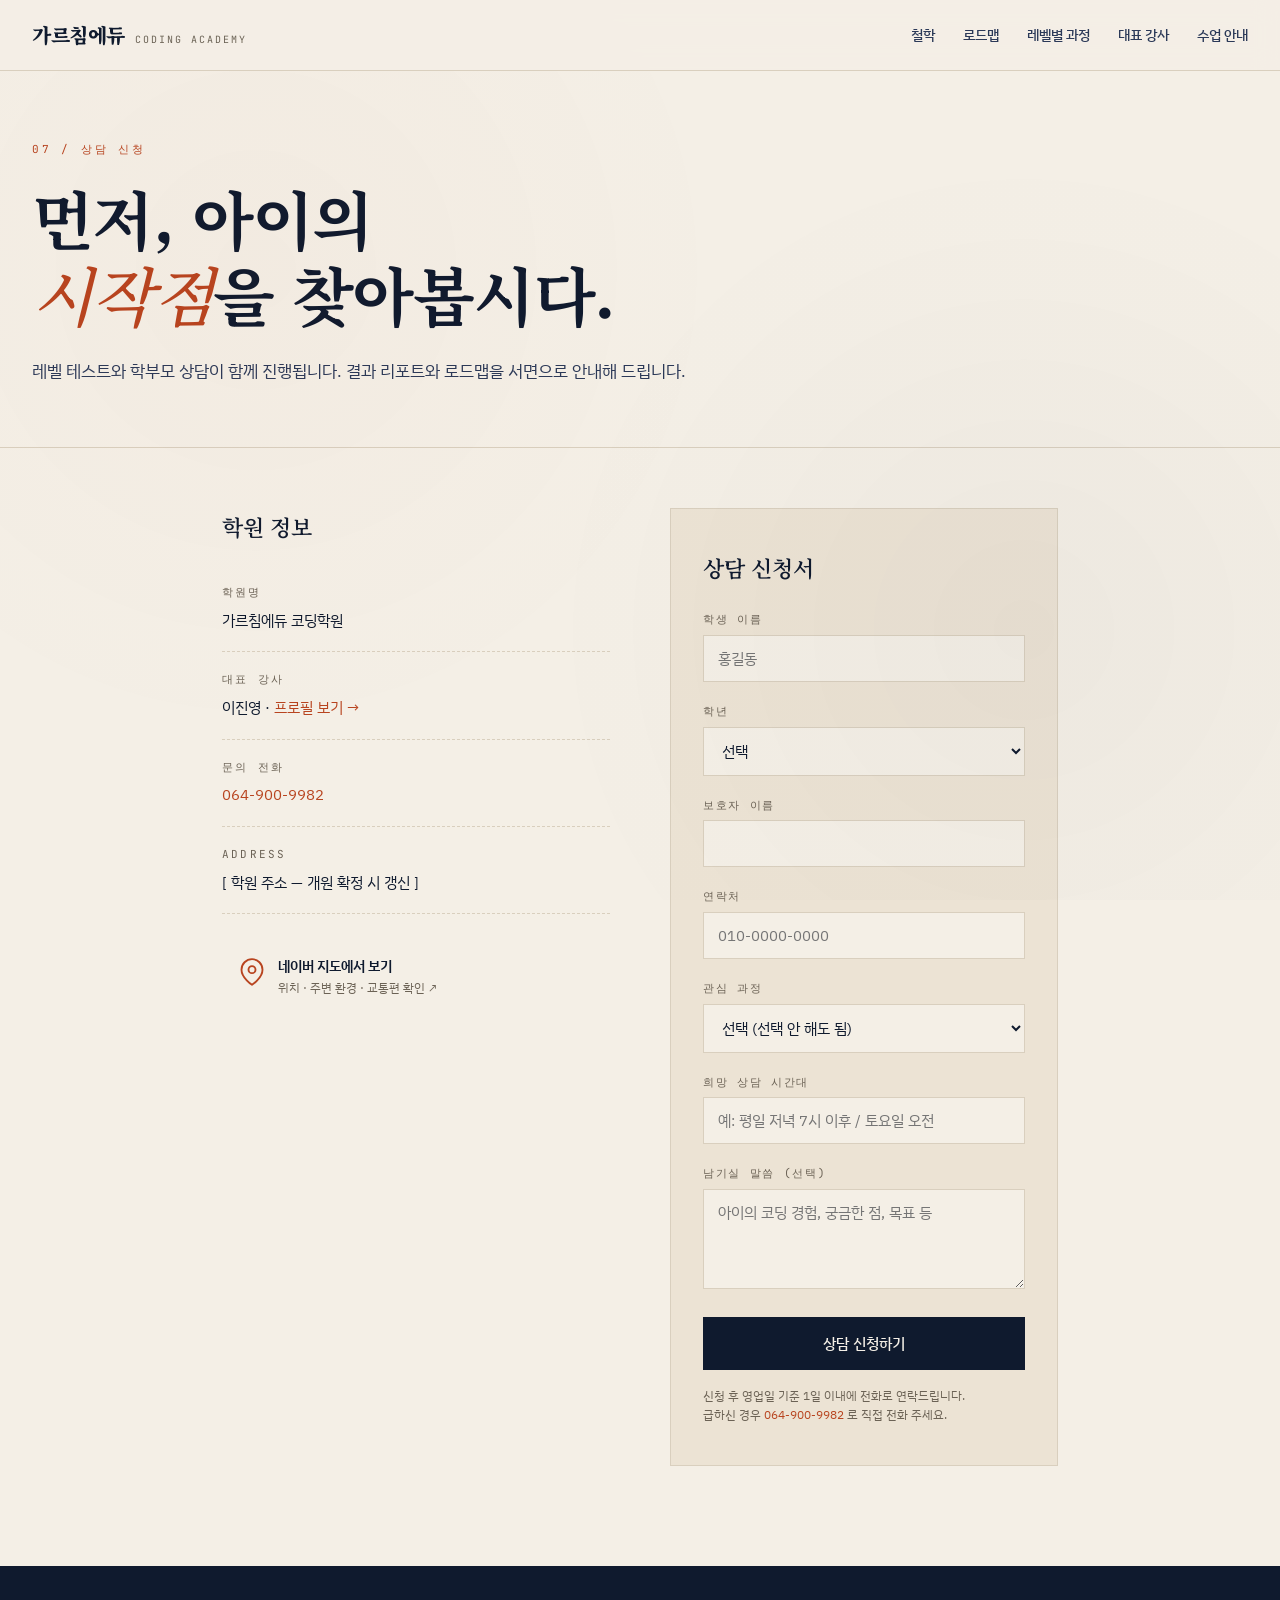
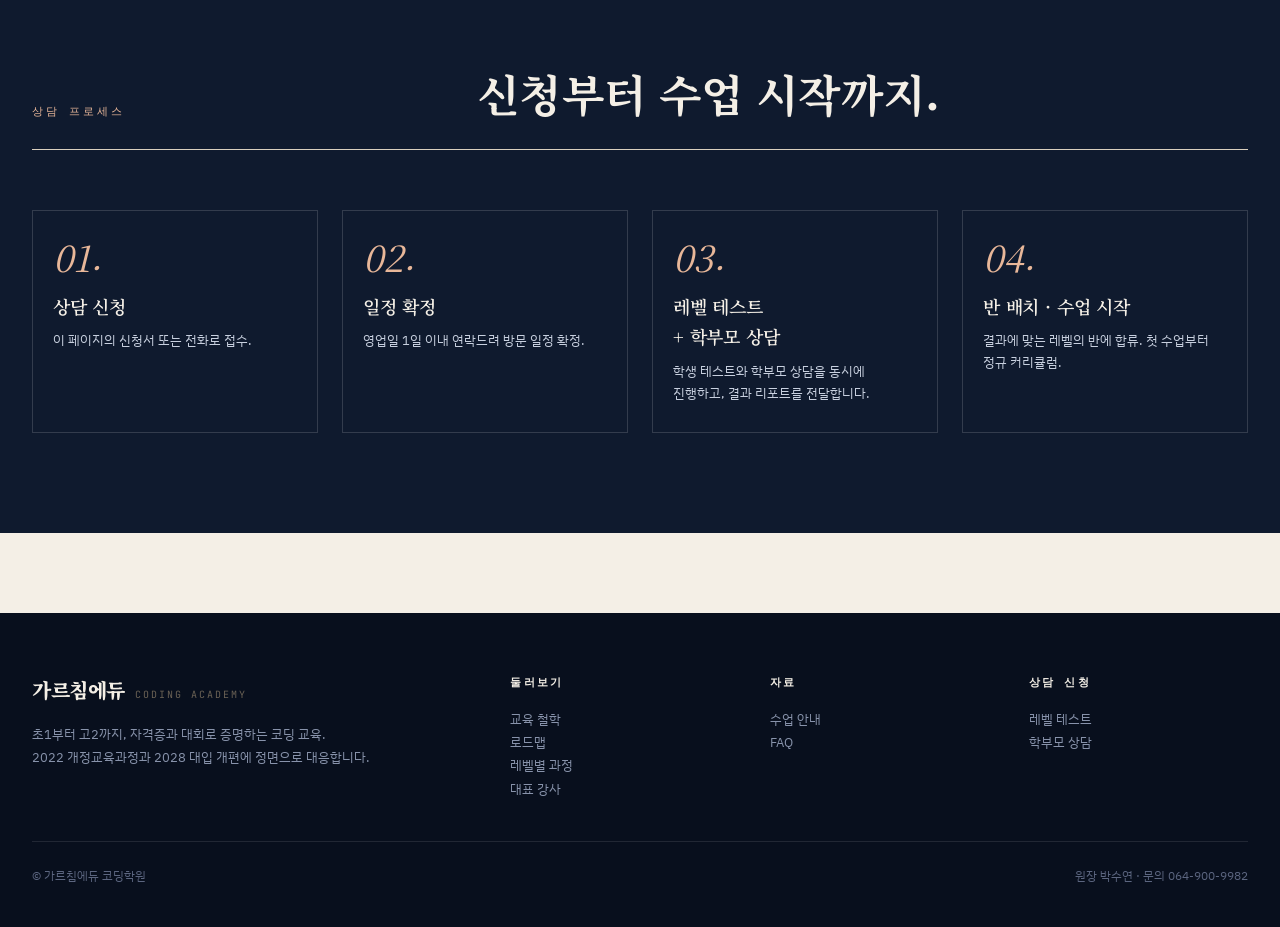
==== commit 502ad5f8: "전화번호 변경" ====
--- a/contact.html
+++ b/contact.html
@@ -1,104 +1,133 @@
 <!DOCTYPE html>
 <html lang="ko">
+
 <head>
-<meta charset="UTF-8">
-<meta name="viewport" content="width=device-width, initial-scale=1.0">
-<title>상담 신청 — 가르침에듀 코딩학원</title>
-<meta name="description" content="레벨 테스트와 학부모 상담 신청.">
-<link rel="preconnect" href="https://fonts.googleapis.com">
-<link rel="preconnect" href="https://fonts.gstatic.com" crossorigin>
-<link href="https://fonts.googleapis.com/css2?family=Noto+Serif+KR:wght@400;500;600;700;900&family=IBM+Plex+Sans+KR:wght@300;400;500;600;700&family=JetBrains+Mono:wght@400;500;700&display=swap" rel="stylesheet">
-<link rel="stylesheet" href="assets/style.css">
+  <meta charset="UTF-8">
+  <meta name="viewport" content="width=device-width, initial-scale=1.0">
+  <title>상담 신청 — 가르침에듀 코딩학원</title>
+  <meta name="description" content="레벨 테스트와 학부모 상담 신청.">
+  <link rel="preconnect" href="https://fonts.googleapis.com">
+  <link rel="preconnect" href="https://fonts.gstatic.com" crossorigin>
+  <link
+    href="https://fonts.googleapis.com/css2?family=Noto+Serif+KR:wght@400;500;600;700;900&family=IBM+Plex+Sans+KR:wght@300;400;500;600;700&family=JetBrains+Mono:wght@400;500;700&display=swap"
+    rel="stylesheet">
+  <link rel="stylesheet" href="assets/style.css">
 </head>
+
 <body>
 
-<div data-header></div>
-
-<main>
-
-<section class="page-header">
-  <div class="page-eyebrow rise rise-1">07 / 상담 신청</div>
-  <h1 class="page-title rise rise-2">
-    먼저, 아이의<br>
-    <em>시작점</em>을 찾아봅시다.
-  </h1>
-  <p class="page-lead rise rise-3">
-    레벨 테스트와 학부모 상담이 함께 진행됩니다.
-    결과 리포트와 로드맵을 서면으로 안내해 드립니다. 
-  </p>
-</section>
-
-<div class="contact-wrap">
-  <div class="contact-grid">
-    <div class="info-box">
-      <h3>학원 정보</h3>
-      <div class="info-item"><div class="info-k">학원명</div><div class="info-v">가르침에듀 코딩학원</div></div>
-      <div class="info-item"><div class="info-k">대표 강사</div><div class="info-v">이진영 · <a href="instructor.html">프로필 보기 →</a></div></div>
-      <div class="info-item"><div class="info-k">문의 전화</div><div class="info-v"><a href="tel:050714480134">0507-1448-0134</a></div></div>
-      <div class="info-item"><div class="info-k">Address</div><div class="info-v">[ 학원 주소 — 개원 확정 시 갱신 ]</div></div>
-
-      <!-- 학원 위치 지도 카드 -->
-      <a href="https://naver.me/xXnPwKSy" target="_blank" rel="noopener" class="map-card-mini" style="display: block; margin-top: 24px; padding: 16px; background: var(--bg-alt); border-radius: 8px; text-decoration: none; color: inherit; border: 1px solid var(--border);">
-        <div style="display: flex; align-items: center; gap: 12px;">
-          <div style="color: var(--accent);">
-            <svg width="28" height="28" viewBox="0 0 24 24" fill="none" stroke="currentColor" stroke-width="1.6" stroke-linecap="round" stroke-linejoin="round">
-              <path d="M21 10c0 7-9 13-9 13s-9-6-9-13a9 9 0 0 1 18 0z"/>
-              <circle cx="12" cy="10" r="3"/>
-            </svg>
-          </div>
-          <div>
-            <div style="font-weight: 600; font-size: 14px;">네이버 지도에서 보기</div>
-            <div style="font-size: 12px; color: var(--muted);">위치 · 주변 환경 · 교통편 확인 ↗</div>
-          </div>
-        </div>
-      </a>
+  <div data-header></div>
+
+  <main>
+
+    <section class="page-header">
+      <div class="page-eyebrow rise rise-1">07 / 상담 신청</div>
+      <h1 class="page-title rise rise-2">
+        먼저, 아이의<br>
+        <em>시작점</em>을 찾아봅시다.
+      </h1>
+      <p class="page-lead rise rise-3">
+        레벨 테스트와 학부모 상담이 함께 진행됩니다.
+        결과 리포트와 로드맵을 서면으로 안내해 드립니다.
+      </p>
+    </section>
+
+    <div class="contact-wrap">
+      <div class="contact-grid">
+        <div class="info-box">
+          <h3>학원 정보</h3>
+          <div class="info-item">
+            <div class="info-k">학원명</div>
+            <div class="info-v">가르침에듀 코딩학원</div>
+          </div>
+          <div class="info-item">
+            <div class="info-k">대표 강사</div>
+            <div class="info-v">이진영 · <a href="instructor.html">프로필 보기 →</a></div>
+          </div>
+          <div class="info-item">
+            <div class="info-k">문의 전화</div>
+            <div class="info-v"><a href="tel:0649009982">064-900-9982</a></div>
+          </div>
+          <div class="info-item">
+            <div class="info-k">Address</div>
+            <div class="info-v">[ 학원 주소 — 개원 확정 시 갱신 ]</div>
+          </div>
+
+          <!-- 학원 위치 지도 카드 -->
+          <a href="https://naver.me/xXnPwKSy" target="_blank" rel="noopener" class="map-card-mini"
+            style="display: block; margin-top: 24px; padding: 16px; background: var(--bg-alt); border-radius: 8px; text-decoration: none; color: inherit; border: 1px solid var(--border);">
+            <div style="display: flex; align-items: center; gap: 12px;">
+              <div style="color: var(--accent);">
+                <svg width="28" height="28" viewBox="0 0 24 24" fill="none" stroke="currentColor" stroke-width="1.6"
+                  stroke-linecap="round" stroke-linejoin="round">
+                  <path d="M21 10c0 7-9 13-9 13s-9-6-9-13a9 9 0 0 1 18 0z" />
+                  <circle cx="12" cy="10" r="3" />
+                </svg>
+              </div>
+              <div>
+                <div style="font-weight: 600; font-size: 14px;">네이버 지도에서 보기</div>
+                <div style="font-size: 12px; color: var(--muted);">위치 · 주변 환경 · 교통편 확인 ↗</div>
+              </div>
+            </div>
+          </a>
+        </div>
+
+        <div class="form-box">
+          <h3>상담 신청서</h3>
+          <form onsubmit="handleSubmit(event)">
+            <div class="form-field"><label>학생 이름</label><input type="text" name="student" required placeholder="홍길동">
+            </div>
+            <div class="form-field">
+              <label>학년</label>
+              <select name="grade" required>
+                <option value="">선택</option>
+                <option>초등 1학년</option>
+                <option>초등 2학년</option>
+                <option>초등 3학년</option>
+                <option>초등 4학년</option>
+                <option>초등 5학년</option>
+                <option>초등 6학년</option>
+                <option>중학 1학년</option>
+                <option>중학 2학년</option>
+                <option>중학 3학년</option>
+                <option>고등 1학년</option>
+                <option>고등 2학년</option>
+              </select>
+            </div>
+            <div class="form-field"><label>보호자 이름</label><input type="text" name="parent" required></div>
+            <div class="form-field"><label>연락처</label><input type="tel" name="phone" required
+                placeholder="010-0000-0000"></div>
+            <div class="form-field">
+              <label>관심 과정</label>
+              <select name="interest">
+                <option value="">선택 (선택 안 해도 됨)</option>
+                <option>L1 CT 입문 (초1~초3)</option>
+                <option>L2 창작 (초3~초5)</option>
+                <option>L3 전환 (초5~중1)</option>
+                <option>L4 교과·응용 (중1~중3)</option>
+                <option>L5 입시 심화 (중3~고2)</option>
+                <option>어느 레벨인지 모르겠음</option>
+              </select>
+            </div>
+            <div class="form-field"><label>희망 상담 시간대</label><input type="text" name="time"
+                placeholder="예: 평일 저녁 7시 이후 / 토요일 오전"></div>
+            <div class="form-field"><label>남기실 말씀 (선택)</label><textarea name="note"
+                placeholder="아이의 코딩 경험, 궁금한 점, 목표 등"></textarea></div>
+            <button type="submit" class="submit-btn">상담 신청하기</button>
+          </form>
+          <p style="font-size: 12px; color: var(--muted); margin-top: 16px; line-height: 1.6;">
+            신청 후 영업일 기준 1일 이내에 전화로 연락드립니다.<br>
+            급하신 경우 <a href="tel:0649009982" style="color: var(--accent);">064-900-9982</a> 로 직접 전화 주세요.
+          </p>
+        </div>
+      </div>
     </div>
 
-    <div class="form-box">
-      <h3>상담 신청서</h3>
-      <form onsubmit="handleSubmit(event)">
-        <div class="form-field"><label>학생 이름</label><input type="text" name="student" required placeholder="홍길동"></div>
-        <div class="form-field">
-          <label>학년</label>
-          <select name="grade" required>
-            <option value="">선택</option>
-            <option>초등 1학년</option><option>초등 2학년</option><option>초등 3학년</option>
-            <option>초등 4학년</option><option>초등 5학년</option><option>초등 6학년</option>
-            <option>중학 1학년</option><option>중학 2학년</option><option>중학 3학년</option>
-            <option>고등 1학년</option><option>고등 2학년</option>
-          </select>
-        </div>
-        <div class="form-field"><label>보호자 이름</label><input type="text" name="parent" required></div>
-        <div class="form-field"><label>연락처</label><input type="tel" name="phone" required placeholder="010-0000-0000"></div>
-        <div class="form-field">
-          <label>관심 과정</label>
-          <select name="interest">
-            <option value="">선택 (선택 안 해도 됨)</option>
-            <option>L1 CT 입문 (초1~초3)</option>
-            <option>L2 창작 (초3~초5)</option>
-            <option>L3 전환 (초5~중1)</option>
-            <option>L4 교과·응용 (중1~중3)</option>
-            <option>L5 입시 심화 (중3~고2)</option>
-            <option>어느 레벨인지 모르겠음</option>
-          </select>
-        </div>
-        <div class="form-field"><label>희망 상담 시간대</label><input type="text" name="time" placeholder="예: 평일 저녁 7시 이후 / 토요일 오전"></div>
-        <div class="form-field"><label>남기실 말씀 (선택)</label><textarea name="note" placeholder="아이의 코딩 경험, 궁금한 점, 목표 등"></textarea></div>
-        <button type="submit" class="submit-btn">상담 신청하기</button>
-      </form>
-      <p style="font-size: 12px; color: var(--muted); margin-top: 16px; line-height: 1.6;">
-        신청 후 영업일 기준 1일 이내에 전화로 연락드립니다.<br>
-        급하신 경우 <a href="tel:050714480134" style="color: var(--accent);">0507-1448-0134</a> 로 직접 전화 주세요.
-      </p>
-    </div>
-  </div>
-</div>
-
-<!--
+    <!--
   학원 위치 섹션 (임시 숨김 - 상단 info-box로 이동)
   필요 시 주석 해제하여 다시 사용 가능
 -->
-<!--
+    <!--
 <section class="map-wrap">
   <div class="section-inner">
     <div class="section-head">
@@ -138,47 +167,68 @@
 </section>
 -->
 
-<section class="process">
-  <div class="section-inner">
-    <div class="section-head">
-      <div><div class="section-num" style="color: var(--accent-soft);">상담 프로세스</div></div>
-      <div><h2 class="section-title" style="color: var(--paper);">신청부터 수업 시작까지.</h2></div>
-    </div>
-
-    <div class="process-grid">
-      <div class="process-step"><div class="process-num">01.</div><h4>상담 신청</h4><p>이 페이지의 신청서 또는 전화로 접수.</p></div>
-      <div class="process-step"><div class="process-num">02.</div><h4>일정 확정</h4><p>영업일 1일 이내 연락드려 방문 일정 확정.</p></div>
-      <div class="process-step"><div class="process-num">03.</div><h4>레벨 테스트<br>+ 학부모 상담</h4><p>학생 테스트와 학부모 상담을 동시에 진행하고, 결과 리포트를 전달합니다.</p></div>
-      <div class="process-step"><div class="process-num">04.</div><h4>반 배치 · 수업 시작</h4><p>결과에 맞는 레벨의 반에 합류. 첫 수업부터 정규 커리큘럼.</p></div>
-    </div>
-  </div>
-</section>
-
-<script>
-function handleSubmit(e) {
-  e.preventDefault();
-  /*
-    ==============================================================================
-    실제 작동시키려면 이 함수를 아래 둘 중 하나로 교체하세요:
-
-    1) Formspree 연동:
-       <form> 태그를 다음으로 교체:
-         <form action="https://formspree.io/f/YOUR_FORM_ID" method="POST">
-       그리고 이 handleSubmit 함수는 통째로 삭제.
-       (자세한 방법은 README.md 참고)
-
-    2) 외부 링크로 이동 (구글 폼 등):
-       window.location.href = 'https://docs.google.com/forms/...';
-    ==============================================================================
-  */
-  alert('상담 신청이 접수되었습니다.\n\n아직 폼 연동이 설정되지 않은 데모 상태입니다.\n실제 운영 시에는 문의 전화(0507-1448-0134)로 연락 주세요.');
-}
-</script>
-
-</main>
-
-<div data-footer></div>
-
-<script src="assets/script.js"></script>
+    <section class="process">
+      <div class="section-inner">
+        <div class="section-head">
+          <div>
+            <div class="section-num" style="color: var(--accent-soft);">상담 프로세스</div>
+          </div>
+          <div>
+            <h2 class="section-title" style="color: var(--paper);">신청부터 수업 시작까지.</h2>
+          </div>
+        </div>
+
+        <div class="process-grid">
+          <div class="process-step">
+            <div class="process-num">01.</div>
+            <h4>상담 신청</h4>
+            <p>이 페이지의 신청서 또는 전화로 접수.</p>
+          </div>
+          <div class="process-step">
+            <div class="process-num">02.</div>
+            <h4>일정 확정</h4>
+            <p>영업일 1일 이내 연락드려 방문 일정 확정.</p>
+          </div>
+          <div class="process-step">
+            <div class="process-num">03.</div>
+            <h4>레벨 테스트<br>+ 학부모 상담</h4>
+            <p>학생 테스트와 학부모 상담을 동시에 진행하고, 결과 리포트를 전달합니다.</p>
+          </div>
+          <div class="process-step">
+            <div class="process-num">04.</div>
+            <h4>반 배치 · 수업 시작</h4>
+            <p>결과에 맞는 레벨의 반에 합류. 첫 수업부터 정규 커리큘럼.</p>
+          </div>
+        </div>
+      </div>
+    </section>
+
+    <script>
+      function handleSubmit(e) {
+        e.preventDefault();
+        /*
+          ==============================================================================
+          실제 작동시키려면 이 함수를 아래 둘 중 하나로 교체하세요:
+      
+          1) Formspree 연동:
+             <form> 태그를 다음으로 교체:
+               <form action="https://formspree.io/f/YOUR_FORM_ID" method="POST">
+             그리고 이 handleSubmit 함수는 통째로 삭제.
+             (자세한 방법은 README.md 참고)
+      
+          2) 외부 링크로 이동 (구글 폼 등):
+             window.location.href = 'https://docs.google.com/forms/...';
+          ==============================================================================
+        */
+        alert('상담 신청이 접수되었습니다.\n\n아직 폼 연동이 설정되지 않은 데모 상태입니다.\n실제 운영 시에는 문의 전화(064-900-9982)로 연락 주세요.');
+      }
+    </script>
+
+  </main>
+
+  <div data-footer></div>
+
+  <script src="assets/script.js"></script>
 </body>
-</html>
+
+</html>
--- a/assets/style.css
+++ b/assets/style.css
@@ -42,6 +42,8 @@
   min-height: 100vh;
   display: flex;
   flex-direction: column;
+  word-break: keep-all;
+  overflow-wrap: break-word;
 }
 
 main {
@@ -225,8 +227,8 @@
 
 .page-title {
   font-family: var(--serif);
-  font-size: clamp(36px, 5vw, 64px);
-  line-height: 1.15;
+  font-size: clamp(26px, 5vw, 64px);
+  line-height: 1.2;
   font-weight: 700;
   letter-spacing: -0.025em;
   margin-bottom: 24px;
@@ -275,8 +277,8 @@
 
 .section-title {
   font-family: var(--serif);
-  font-size: clamp(28px, 3.5vw, 44px);
-  line-height: 1.2;
+  font-size: clamp(22px, 3.5vw, 44px);
+  line-height: 1.25;
   font-weight: 700;
   letter-spacing: -0.02em;
 }
@@ -504,8 +506,8 @@
 
 .hero-title {
   font-family: var(--serif);
-  font-size: clamp(40px, 6.5vw, 88px);
-  line-height: 1.08;
+  font-size: clamp(28px, 6.8vw, 88px);
+  line-height: 1.15;
   font-weight: 700;
   letter-spacing: -0.025em;
   margin-bottom: 36px;
@@ -698,8 +700,8 @@
 
 .teaser-instructor h2 {
   font-family: var(--serif);
-  font-size: clamp(32px, 4.5vw, 52px);
-  line-height: 1.15;
+  font-size: clamp(24px, 4.5vw, 52px);
+  line-height: 1.2;
   font-weight: 700;
   letter-spacing: -0.025em;
   margin-bottom: 24px;
@@ -864,8 +866,8 @@
 
 .cta-big h2 {
   font-family: var(--serif);
-  font-size: clamp(36px, 5vw, 64px);
-  line-height: 1.15;
+  font-size: clamp(26px, 5vw, 64px);
+  line-height: 1.2;
   font-weight: 700;
   letter-spacing: -0.025em;
   margin-bottom: 28px;
@@ -3100,4 +3102,202 @@
   .map-card-title {
     font-size: 22px;
   }
+}
+
+/* ================================================================
+   Narrow phones (<= 560px) — prevent cramped cells, mid-word breaks
+   ================================================================ */
+@media (max-width: 560px) {
+  /* Hero (home) */
+  .hero {
+    padding: 110px 20px 56px;
+  }
+
+  .hero-title {
+    margin-bottom: 28px;
+  }
+
+  .hero-sub {
+    font-size: 16px;
+    line-height: 1.75;
+    margin-bottom: 36px;
+  }
+
+  .hero-meta {
+    margin-top: 64px;
+  }
+
+  .hero-meta div {
+    padding: 18px 14px;
+  }
+
+  .hero-meta .k {
+    font-size: 9px;
+    letter-spacing: 0.15em;
+  }
+
+  .hero-meta .v {
+    font-size: 15px;
+    line-height: 1.35;
+  }
+
+  /* Page header (about, levels, roadmap, schedule, faq, contact) */
+  .page-header {
+    padding: 104px 20px 40px;
+  }
+
+  .page-lead {
+    font-size: 15px;
+    line-height: 1.75;
+  }
+
+  /* Sections base */
+  section {
+    padding: 48px 20px;
+  }
+
+  .section-desc {
+    font-size: 15px;
+  }
+
+  /* Home — highlights */
+  .hi-card {
+    padding: 28px 22px;
+  }
+
+  .hi-num {
+    font-size: 40px;
+    margin-bottom: 14px;
+  }
+
+  /* Home — instructor teaser */
+  .teaser-instructor {
+    padding: 64px 20px;
+  }
+
+  .teaser-metric {
+    padding: 8px 12px;
+    font-size: 12px;
+  }
+
+  .teaser-metric .v {
+    font-size: 16px;
+  }
+
+  /* Home — roadmap preview */
+  .teaser-roadmap {
+    padding: 64px 20px;
+  }
+
+  .rp-cell {
+    padding: 22px 16px;
+    min-height: auto;
+  }
+
+  .rp-lv {
+    font-size: 30px;
+    margin-bottom: 8px;
+  }
+
+  .rp-name {
+    font-size: 16px;
+  }
+
+  .rp-grade {
+    font-size: 11px;
+    margin-bottom: 12px;
+  }
+
+  .rp-cert {
+    font-size: 11px;
+  }
+
+  /* Levels page — badge + specs */
+  .lvl-intro {
+    padding: 44px 20px;
+  }
+
+  .lvl-badge .lv-num {
+    font-size: 64px;
+  }
+
+  .lvl-specs {
+    gap: 8px;
+  }
+
+  .lvl-spec {
+    grid-template-columns: 1fr;
+    gap: 4px;
+    padding: 10px 0;
+  }
+
+  .lvl-spec .k {
+    padding-top: 0;
+  }
+
+  .lvl-steps {
+    padding: 60px 20px;
+  }
+
+  .lvl-steps-head {
+    grid-template-columns: 1fr;
+    gap: 8px;
+  }
+
+  .lvl-steps-head h4 {
+    font-size: 20px;
+  }
+
+  /* Roadmap page — flow + table */
+  .flow-step {
+    padding: 18px 12px;
+  }
+
+  .flow-step-num {
+    font-size: 32px;
+  }
+
+  .flow-step-name {
+    font-size: 15px;
+  }
+
+  .roadmap-cell {
+    padding: 18px 14px;
+  }
+
+  .level-badge {
+    font-size: 22px;
+  }
+
+  .cell-main {
+    font-size: 16px;
+  }
+
+  .cell-sub {
+    font-size: 12px;
+  }
+
+  /* Schedule page — table + calendar */
+  .sch-cell {
+    padding: 14px 14px;
+    font-size: 13px;
+  }
+
+  .cal-cell {
+    padding: 22px 18px;
+    min-height: auto;
+  }
+
+  .cal-month {
+    font-size: 36px;
+  }
+
+  /* Home map card */
+  .map-card-right {
+    padding: 24px 20px;
+  }
+
+  .map-card-title {
+    font-size: 20px;
+  }
 }
